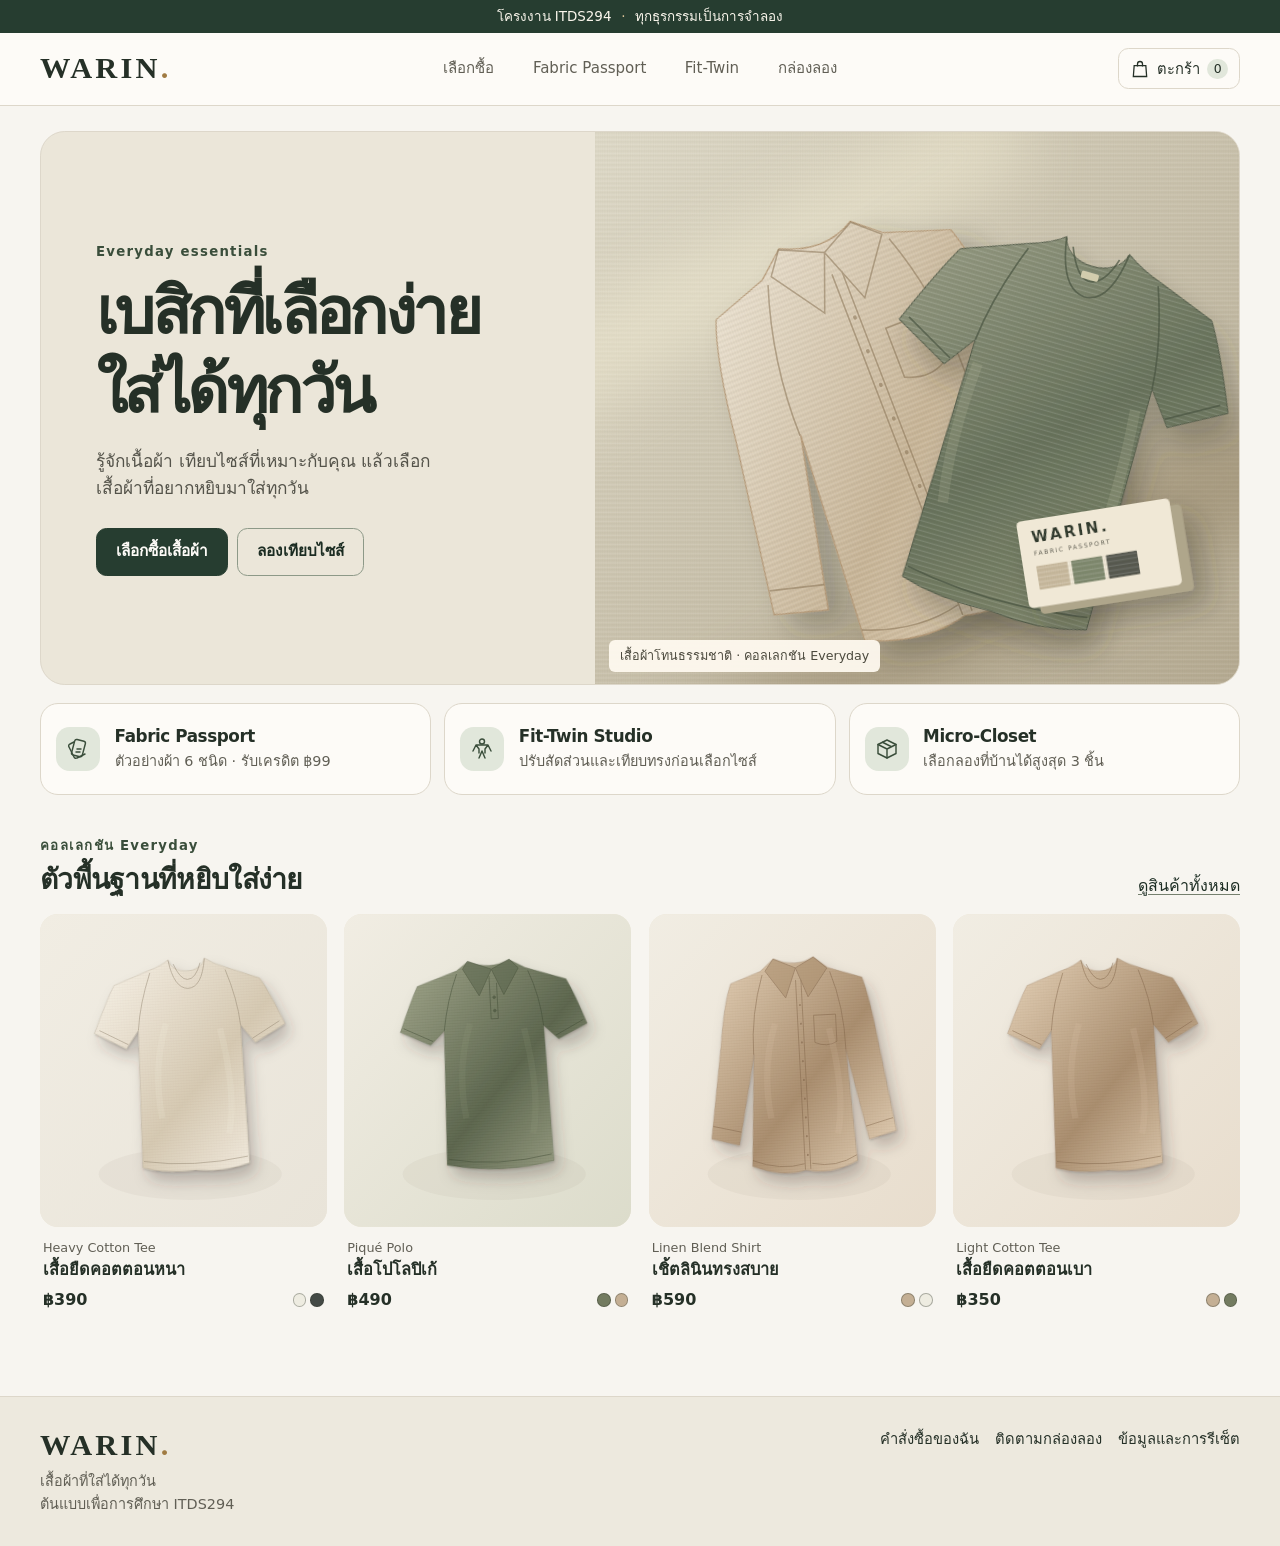
==== index.html @ 2db52de8 "ปั้น WARIN ให้ช้อป เทียบไซส์ แล้วลองได้ครบลูป" ====
<!doctype html>
<html lang="th">
<head>
  <meta charset="utf-8">
  <meta name="viewport" content="width=device-width, initial-scale=1">
  <meta name="description" content="WARIN ต้นแบบร้านเสื้อผ้าพื้นฐาน ลองเปรียบเทียบผ้า เทียบไซส์ และจัดกล่องลองที่บ้าน">
  <title>WARIN · เสื้อผ้าที่ใส่ได้ทุกวัน</title>
  <link rel="icon" href="./assets/mark.svg" type="image/svg+xml">
  <link rel="stylesheet" href="./styles.css">
  <script defer src="./js/catalog.js"></script>
  <script defer src="./js/rules.js"></script>
  <script defer src="./js/store.js"></script>
  <script defer src="./js/views/shared.js"></script>
  <script defer src="./js/views/shop.js"></script>
  <script defer src="./js/views/checkout.js"></script>
  <script defer src="./js/views/studio.js"></script>
  <script defer src="./js/views/trial.js"></script>
  <script defer src="./js/app.js"></script>
</head>
<body>
  <a class="skip-link" href="#main">ข้ามไปเนื้อหาหลัก</a>
  <div class="demo-strip">โครงงาน ITDS294 <span aria-hidden="true">·</span> ทุกธุรกรรมเป็นการจำลอง</div>
  <header class="site-header">
    <div class="wrap masthead">
      <a class="wordmark" href="#/" aria-label="WARIN หน้าหลัก">WARIN<span>.</span></a>
      <nav class="main-nav" aria-label="เมนูร้าน">
        <a data-section="shop" href="#/shop">เลือกซื้อ</a>
        <a data-section="passport" href="#/passport">Fabric Passport</a>
        <a data-section="studio" href="#/studio">Fit-Twin</a>
        <a data-section="trial" href="#/trial-box">กล่องลอง</a>
      </nav>
      <a class="bag-link" data-section="cart" href="#/cart">
        <svg viewBox="0 0 24 24" width="20" height="20" fill="none" stroke="currentColor" stroke-width="1.55" aria-hidden="true"><path d="M5 8h14l1 13H4L5 8Z"/><path d="M9 9V6a3 3 0 0 1 6 0v3"/></svg>
        <span>ตะกร้า</span><span id="cart-count" class="badge-count">0</span>
      </a>
    </div>
  </header>
  <div id="storage-warning" class="wrap" aria-live="polite"></div>
  <main id="main" tabindex="-1">
    <p class="wrap page">กำลังเปิดร้าน WARIN</p>
  </main>
  <noscript><p class="wrap callout">กรุณาเปิด JavaScript ในเบราว์เซอร์เพื่อใช้ต้นแบบ</p></noscript>
  <footer class="site-footer">
    <div class="wrap footer-inner">
      <div><a class="wordmark" href="#/">WARIN<span>.</span></a><p>เสื้อผ้าที่ใส่ได้ทุกวัน<br>ต้นแบบเพื่อการศึกษา ITDS294</p></div>
      <nav aria-label="ข้อมูลและรายการ">
        <a href="#/orders">คำสั่งซื้อของฉัน</a>
        <a href="#/trials">ติดตามกล่องลอง</a>
        <a href="#/privacy">ข้อมูลและการรีเซ็ต</a>
      </nav>
    </div>
  </footer>
  <div id="toast" class="toast" role="status" aria-live="polite"></div>
</body>
</html>
---- styles.css ----
@layer base, layout, components, responsive;

@layer base {
  :root {
    color-scheme: light;
    --paper: #f7f5f0;
    --milk: #fdfbf7;
    --white: #fff;
    --ink: #253027;
    --pine: #263d30;
    --pine-deep: #1b2c22;
    --sage: #e1e7db;
    --sage-ink: #3a4e3b;
    --stone: #615f55;
    --sand: #ede7d9;
    --line: #ddd7ca;
    --gold: #a07b42;
    --warn: #773f2a;
    --warn-bg: #f9e9db;
    --radius: 1.125rem;
    --shadow: 0 14px 42px #463c2420;
    font-family: Tahoma, system-ui, sans-serif;
    scroll-behavior: auto;
  }
  *, *::before, *::after { box-sizing: border-box; }
  body { margin: 0; background: var(--paper); color: var(--ink); font-size: 1rem; line-height: 1.6; }
  body, button, input, select { font-family: Tahoma, system-ui, sans-serif; }
  h1, h2, h3, p, figure { margin: 0; }
  h1, h2, h3 { line-height: 1.24; }
  h1 { font-size: clamp(2.1rem, 4.25vw, 3.5rem); letter-spacing: -.043em; }
  h2 { font-size: clamp(1.38rem, 2.2vw, 1.85rem); letter-spacing: -.025em; }
  h3 { font-size: 1.02rem; }
  a { color: inherit; text-decoration: none; }
  img, svg { display: block; }
  img { max-inline-size: 100%; }
  button, select { font: inherit; }
  button:not(:disabled), select { cursor: pointer; }
  button:disabled { cursor: default; opacity: .55; }
  button:focus-visible, input:focus-visible, a:focus-visible, select:focus-visible, summary:focus-visible {
    outline: 3px solid #866034;
    outline-offset: 3px;
  }
  :focus:where(h1, main)[tabindex="-1"] { outline: none; }
  [hidden] { display: none !important; }
  fieldset { min-width: 0; padding: 0; margin: 0; border: 0; }
  legend { padding: 0; font-weight: 700; }
  label:has(>select) { display: grid; gap: .35rem; font-weight: 700; }
  select {
    appearance: none;
    width: 100%;
    min-height: 2.95rem;
    padding: .58rem 2.2rem .58rem .82rem;
    border: 1px solid #c9cbbd;
    border-radius: .6rem;
    color: var(--ink);
    background: var(--milk)
      url("data:image/svg+xml,%3Csvg xmlns='http://www.w3.org/2000/svg' viewBox='0 0 20 20'%3E%3Cpath d='m5 8 5 5 5-5' fill='none' stroke='%23263023' stroke-width='1.5' stroke-linecap='round'/%3E%3C/svg%3E")
      no-repeat right .75rem center / 1rem;
  }
  input { accent-color: var(--pine); }
  ul, ol { padding-inline-start: 1.25rem; }
  table { inline-size: 100%; border-collapse: collapse; text-align: start; }
  th, td { text-align: start; padding: .52rem .75rem; border-bottom: 1px solid var(--line); }
  .sr-only { position: absolute; width: 1px; height: 1px; overflow: hidden; clip-path: inset(50%); white-space: nowrap; }
}

@layer layout {
  .wrap { width: min(1264px, calc(100% - 5rem)); margin-inline: auto; }
  .wrap.narrow { max-width: 760px; }
  .page { padding-block: 2.65rem 5rem; }
  .page-title { margin-bottom: 1.75rem; }
  .page-title > * + * { margin-top: .65rem; }
  .page-title > p:not(.eyebrow) { max-width: 62ch; color: var(--stone); }
  .stack { display: grid; align-content: start; gap: .8rem; }
  .split-layout { display: grid; grid-template-columns: minmax(0, 1.5fr) minmax(0, 1fr); gap: 1.35rem; align-items: start; }
  .split-layout > .stack { gap: 1.1rem; }
  .product-layout { display: grid; grid-template-columns: minmax(0, 1.12fr) minmax(0, 1fr); gap: clamp(1.6rem, 4vw, 4.2rem); align-items: start; }
  .studio-layout { display: grid; grid-template-columns: minmax(0, 1.37fr) minmax(0, 1fr); gap: 1.35rem; align-items: start; }
  .section-heading { display: flex; align-items: end; justify-content: space-between; gap: 1rem; margin-bottom: 1rem; }
  .section-heading .eyebrow { margin-bottom: .42rem; }
  .product-grid { display: grid; grid-template-columns: repeat(4, minmax(0, 1fr)); gap: 1.12rem; }
  .fabric-grid { display: grid; grid-template-columns: repeat(3, minmax(0, 1fr)); gap: 1rem; }
}

@layer components {
  .skip-link { position: absolute; z-index: 5; left: 1rem; top: -6rem; color: white; padding: .6rem 1rem; border-radius: .55rem; background: var(--pine); }
  .skip-link:focus { top: .45rem; }
  .demo-strip { padding: .35rem 1rem; text-align: center; background: var(--pine); color: #fbf7ed; font-size: .84rem; }
  .demo-strip span { margin-inline: .35rem; color: #d8c297; }
  .site-header { border-bottom: 1px solid var(--line); background: var(--milk); }
  .masthead { display: grid; grid-template-columns: 1fr auto 1fr; align-items: center; gap: .9rem; min-height: 4.5rem; }
  .wordmark { display: inline-block; justify-self: start; font-family: Georgia, serif; font-weight: 700; font-size: 1.9rem; letter-spacing: .105em; line-height: 1.2; }
  .wordmark span { color: var(--gold); }
  .main-nav { display: flex; justify-content: center; gap: clamp(.85rem, 3vw, 2.5rem); }
  .main-nav a { display: grid; align-items: center; color: var(--stone); min-height: 2.6rem; border-bottom: 2px solid transparent; font-size: .94rem; white-space: nowrap; }
  .main-nav a:hover, .main-nav a[aria-current] { color: var(--pine-deep); border-color: var(--pine); }
  .bag-link { justify-self: end; display: inline-flex; gap: .45rem; align-items: center; border: 1px solid var(--line); padding: .5rem .68rem; border-radius: .65rem; font-size: .92rem; }
  .bag-link:hover, .bag-link[aria-current] { background: var(--sage); }
  .badge-count { background: var(--sage); border-radius: 999px; padding: 0 .35rem; min-width: 1.3rem; text-align: center; font-size: .78rem; }

  .eyebrow { color: var(--sage-ink); font-weight: 700; font-size: .83rem; letter-spacing: .095em; }
  .caption { color: var(--stone); font-size: .8rem; }
  .form-note { margin-block: .45rem; color: var(--stone); font-size: .9rem; }
  .muted { color: var(--stone); font-size: .9rem; font-weight: 400; }

  .button-row { display: flex; align-items: center; flex-wrap: wrap; gap: .6rem; }
  .button-row.compact { margin-top: .75rem; }
  .button {
    display: inline-flex; min-block-size: 3rem; padding: .65rem 1.18rem; align-items: center; justify-content: center;
    text-align: center; gap: .42rem; background: var(--pine); color: var(--milk); border: 1px solid var(--pine);
    border-radius: .65rem; font-size: .96rem; font-weight: 700; line-height: 1.4;
  }
  .button:hover:not(:disabled) { background: var(--pine-deep); border-color: var(--pine-deep); }
  .button.secondary { background: transparent; border-color: #8d9988; color: var(--pine-deep); }
  .button.secondary:hover:not(:disabled) { background: var(--sage); border-color: #6b7c68; }
  .button.danger { background: var(--warn); border-color: var(--warn); }
  .button.full { display: flex; width: 100%; }
  .text-link, .text-button, .breadcrumb a, .form-note a, .callout a, .fabric-link a {
    color: var(--pine-deep); text-decoration: underline; text-decoration-color: #75806e; text-underline-offset: .17em;
  }
  .text-link:hover, .text-button:hover, .breadcrumb a:hover { text-decoration-thickness: 2px; }
  .text-button { border: 0; background: none; padding: .25rem .28rem; min-height: 2rem; }
  .breadcrumb { margin-bottom: 1rem; font-size: .9rem; }

  .home { padding-block: 1.6rem 5rem; }
  .hero {
    display: grid; grid-template-columns: minmax(0, .86fr) minmax(0, 1fr);
    border-radius: 1.55rem; min-height: 25rem; overflow: hidden; background: #ebe6d9; border: 1px solid var(--line);
  }
  .hero-copy { align-self: center; padding: clamp(1.5rem, 4.3vw, 4.75rem); padding-right: 1.5rem; }
  .hero-copy h1 { font-size: clamp(2.65rem, 5vw, 4.65rem); letter-spacing: -.056em; margin-block: .7rem 1rem; }
  .hero-copy > p:not(.eyebrow) { color: #54534a; max-width: 31ch; font-size: clamp(1rem, 1.35vw, 1.13rem); }
  .hero-copy .button-row { margin-top: 1.55rem; }
  .hero-art { position: relative; min-height: 100%; background: #c5bba2; }
  .hero-art img { width: 100%; height: 100%; object-fit: cover; }
  .hero-art figcaption { position: absolute; left: .9rem; bottom: .8rem; padding: .35rem .68rem; border-radius: .38rem; background: #fffaf1ee; color: #4b493d; font-size: .79rem; }
  .service-grid { display: grid; grid-template-columns: repeat(3, minmax(0, 1fr)); gap: .8rem; margin-top: 1.12rem; }
  .service { display: flex; gap: .9rem; align-items: center; min-height: 5.75rem; padding: .82rem .95rem; background: var(--milk); border: 1px solid var(--line); border-radius: var(--radius); }
  .service:hover { background: #eef0e7; border-color: #aab3a1; }
  .service h2 { font-size: 1.05rem; margin-bottom: .2rem; }
  .service p { color: var(--stone); font-size: .9rem; }
  .tile-icon { display: inline-grid; place-items: center; flex: 0 0 auto; width: 2.75rem; height: 2.75rem; background: var(--sage); color: var(--sage-ink); border-radius: .85rem; }
  .featured { margin-top: 2.5rem; }
  .card-image, .gallery { display: block; border-radius: var(--radius); overflow: hidden; background: var(--sand); }
  .card-image img { width: 100%; height: auto; aspect-ratio: 6 / 6.55; object-fit: cover; transition: transform .25s ease; }
  .card-image:hover img { transform: scale(1.04); }
  .product-meta { padding: .68rem .18rem .2rem; }
  .product-meta h3 { margin-block: .1rem .45rem; }
  .product-meta h3 a:hover { text-decoration: underline; }
  .product-bottom { display: flex; justify-content: space-between; gap: .25rem; align-items: center; }
  .swatches { display: inline-flex; gap: .25rem; }
  .swatch, .color-chip i { width: .85rem; height: .85rem; display: inline-block; border-radius: 50%; background: var(--swatch); border: 1px solid #34392d5c; }
  .filters { display: flex; gap: .7rem; flex-wrap: wrap; align-items: end; margin: .4rem 0 1.35rem; padding: .8rem 1rem; background: var(--milk); border: 1px solid var(--line); border-radius: var(--radius); }
  .filters label { min-width: 11.5rem; font-size: .88rem; }
  .filters a, .filter-count { align-self: center; }
  .filter-count { margin-left: auto; color: var(--stone); }

  .gallery img { width: 100%; height: auto; }
  .product-details h1 { margin: .35rem 0; font-size: clamp(1.9rem, 4.1vw, 3.45rem); }
  .large-price { font-size: 1.55rem; font-weight: 700; }
  .product-description { margin-block: .55rem .4rem; color: var(--stone); }
  .fabric-link { font-size: .91rem; }
  .product-options { display: grid; gap: 1rem; margin-top: 1.25rem; }
  .product-options legend span, .product-options legend a { margin-left: .45rem; font-size: .85rem; font-weight: 400; color: var(--stone); }
  .choices { display: flex; flex-wrap: wrap; gap: .45rem; margin-top: .4rem; }
  .chip { position: relative; display: inline-flex; cursor: pointer; }
  .chip input { position: absolute; inset: 0; z-index: 1; opacity: 0; margin: 0; cursor: inherit; }
  .chip span {
    display: inline-flex; align-items: center; justify-content: center; gap: .38rem;
    min-width: 2.65rem; min-height: 2.65rem; padding: .42rem .7rem;
    border: 1px solid #c8cbbd; border-radius: .48rem; background: var(--milk);
  }
  .chip:hover span { border-color: var(--pine); }
  .chip input:checked + span { border-color: var(--pine); background: var(--sage); box-shadow: inset 0 0 0 1px var(--pine); }
  .chip input:focus-visible + span { outline: 3px solid #866034; outline-offset: 2px; }
  .fit-link, .inline-purchase { display: flex; align-items: center; gap: .8rem; padding: .66rem .78rem; border-radius: .72rem; background: #eef0e7; }
  .fit-link:hover { background: var(--sage); }
  .fit-link strong, .fit-link span span, .inline-purchase span { display: block; }
  .fit-link > .tile-icon, .inline-purchase > .tile-icon { display: grid; }
  .fit-link span span, .inline-purchase p { color: var(--stone); font-size: .87rem; }
  .size-details { margin-top: 1rem; border-block: 1px solid var(--line); overflow-x: auto; }
  .size-details summary { padding: .8rem 0; cursor: pointer; font-weight: 700; }
  .size-details td { white-space: nowrap; }

  .passport-hero { display: grid; grid-template-columns: minmax(0, 1fr) minmax(0, 1fr); gap: clamp(1.15rem, 4vw, 3rem); align-items: center; border-radius: 1.5rem; background: var(--sand); padding: clamp(1.15rem, 3vw, 2.65rem); }
  .passport-hero .page-title { margin-bottom: .9rem; }
  .passport-terms { max-width: 38ch; margin-bottom: .85rem; }
  .fabric-mosaic { display: grid; grid-template-columns: repeat(2, minmax(0, 1fr)); gap: .35rem; padding: .45rem; background: #f6f1e7; border-radius: .9rem; border: 1px solid #d6cbb5; box-shadow: 0 9px 18px #51473522; }
  .fabric-mosaic img { width: 100%; height: auto; aspect-ratio: 2.6; object-fit: cover; border-radius: .32rem; }
  .fabric-card { border: 1px solid var(--line); background: var(--milk); border-radius: var(--radius); overflow: hidden; }
  .fabric-card img { width: 100%; height: auto; aspect-ratio: 1.85; object-fit: cover; }
  .fabric-card > div { padding: .85rem; }
  .fabric-card h3 { margin: .22rem 0; }
  .fabric-card h3 + p { color: var(--stone); font-size: .92rem; }

  .panel { padding: clamp(1rem, 2.3vw, 1.6rem); background: var(--milk); border: 1px solid var(--line); border-radius: var(--radius); }
  .panel > * + * { margin-top: .8rem; }
  fieldset.panel { padding-top: .3rem; }
  fieldset.panel > :nth-child(2) { margin-top: .25rem; }
  fieldset.panel legend { padding: 0 .2rem; font-size: 1.12rem; }
  .panel + .panel:where(.narrow > *) { margin-top: 1rem; }
  .empty-state { text-align: center; padding: clamp(1.5rem, 6vw, 3.4rem) 1rem; background: var(--milk); border: 1px dashed #c0c3b0; border-radius: var(--radius); }
  .empty-state > * + * { margin-top: .65rem; }
  .empty-state p { color: var(--stone); }
  .empty-slot { border: 1px dashed #c5c9b8; border-radius: .65rem; color: var(--stone); padding: .75rem .9rem; margin-block: .55rem; }
  .callout, .mini-notice { padding: .64rem .82rem; border-radius: .6rem; background: var(--sage); color: var(--pine-deep); font-size: .92rem; }
  .mini-notice { margin-bottom: 1rem; }
  #storage-warning:empty { display: none; }
  #storage-warning .callout { margin-top: .7rem; }
  .callout.warning { background: var(--warn-bg); color: var(--warn); }
  .totals-panel { position: sticky; top: .8rem; }
  .totals-panel > .text-link { display: block; text-align: center; font-size: .93rem; }
  .price-rows { margin: 0; }
  .price-rows div { display: flex; gap: 1rem; justify-content: space-between; padding-block: .38rem; }
  .price-rows dd { margin: 0; white-space: nowrap; font-variant-numeric: tabular-nums; font-weight: 700; }
  .price-rows .total { padding-top: .7rem; margin-top: .35rem; border-top: 1px solid var(--line); font-size: 1.06rem; font-weight: 700; }
  .order-lines, .record-list, .timeline { list-style: none; padding: 0; margin-bottom: 1rem; }
  .order-line { display: grid; grid-template-columns: 4.25rem minmax(0, 1fr) auto; gap: .7rem; align-items: start; padding-block: .7rem; border-bottom: 1px solid var(--line); }
  .order-line:last-child { border-bottom: 0; }
  .order-line img { width: 100%; height: auto; border-radius: .45rem; background: var(--sand); }
  .line-info { min-width: 0; }
  .line-info > span:not(.status-pill) { display: block; color: var(--stone); font-size: .87rem; }
  .line-price { font-variant-numeric: tabular-nums; }
  .quantity-row { display: flex; align-items: center; flex-wrap: wrap; gap: .45rem; margin-top: .35rem; }
  .step { display: inline-grid; place-content: center; width: 2.1rem; height: 2.1rem; border-radius: .43rem; border: 1px solid #b8bfaa; background: var(--milk); color: var(--ink); }
  .step:hover:not(:disabled) { background: var(--sage); }
  .choice-row { display: flex; align-items: flex-start; gap: .6rem; padding: .66rem .75rem; border: 1px solid var(--line); border-radius: .65rem; cursor: pointer; }
  .choice-row input { margin: .36rem 0 0; width: 1rem; height: 1rem; flex: 0 0 auto; }
  .choice-row span span { display: block; font-size: .87rem; color: var(--stone); }
  .choice-row:has(input:checked) { border-color: var(--pine); background: var(--sage); }
  .address { color: var(--stone); }
  .confirmation .page-title { margin-block: .65rem .85rem; }
  .confirmation .page-title h1 { font-size: clamp(1.8rem, 3.65vw, 2.7rem); }
  .record-list li + li { margin-top: .58rem; }
  .record { display: flex; align-items: center; justify-content: space-between; gap: .65rem; border: 1px solid var(--line); border-radius: .77rem; padding: .8rem 1rem; background: var(--milk); }
  .record:hover { border-color: var(--pine); }
  .record > span > span { display: block; color: var(--stone); font-size: .9rem; }

  .studio-stage { position: sticky; top: .8rem; max-width: 100%; border: 1px solid #cdd6c7; border-radius: var(--radius); background: #ecf0e7; overflow: hidden; padding: 1rem; }
  .stage-top { display: flex; gap: .68rem; align-items: center; font-size: .9rem; font-weight: 700; color: var(--sage-ink); }
  .mannequin { max-width: 31rem; max-height: 30rem; width: 100%; height: auto; margin-inline: auto; }
  .studio-panel > fieldset { margin-top: .85rem; }
  .measurement-header { display: flex; gap: .5rem; align-items: center; justify-content: space-between; border-top: 1px solid var(--line); padding-top: 1rem; }
  .measurement { display: grid; grid-template-columns: 1fr auto; align-items: center; gap: .2rem .4rem; }
  .measurement output { color: var(--stone); font-variant-numeric: tabular-nums; }
  .measurement input { grid-column: 1/-1; width: 100%; min-height: 1.75rem; margin: 0; }
  .fit-result { padding: .9rem; background: var(--milk); border-radius: .7rem; border-left: .23rem solid #536846; }
  .fit-result.tight { border-color: #ad7858; }
  .fit-result.oversized { border-color: #5f7984; }
  .fit-result h2 { font-size: 1.12rem; margin-block: .32rem .15rem; }
  .fit-result small { display: block; margin-top: .32rem; font-size: .85rem; color: var(--stone); }
  .status-pill { display: inline-flex; align-items: center; width: fit-content; background: var(--sage); color: var(--pine-deep); border-radius: 999px; padding: .23rem .65rem; font-size: .84rem; font-weight: 700; }
  .fit-result.tight .status-pill { color: var(--warn); background: var(--warn-bg); }
  .fit-result.oversized .status-pill { color: #314d58; background: #dfe9eb; }

  .timeline { display: grid; grid-template-columns: repeat(4, minmax(0, 1fr)); gap: .4rem; margin-top: 0; }
  .timeline li { text-align: center; padding: .4rem .1rem; border-bottom: 3px solid var(--line); color: var(--stone); font-size: .89rem; }
  .timeline li.reached { border-color: #879b80; color: var(--pine-deep); }
  .timeline li[aria-current] { border-color: var(--pine); font-weight: 700; }
  .clock { color: var(--pine-deep); font-weight: 700; font-variant-numeric: tabular-nums; }
  .choice-field { margin-top: .35rem; }
  .choice-field .chip span { min-height: 2.1rem; padding: .25rem .52rem; font-size: .86rem; }
  .order-line .status-pill { margin-top: .25rem; }
  .return-ticket { display: flex; flex-wrap: wrap; align-items: center; justify-content: space-between; gap: .45rem; border: 1px dashed #a3af9b; border-radius: .7rem; padding: .6rem .75rem; background: #eef0e7; }
  .return-ticket strong { letter-spacing: .06em; }
  .issue-form { border-top: 1px solid var(--line); padding-top: .9rem; display: grid; gap: .65rem; }
  .issue-form .button { justify-self: start; }
  .reset-controls { padding: .8rem; border: 1px solid var(--line); border-radius: .65rem; }
  .reset-controls .button-row { margin-top: .55rem; }

  .site-footer { border-top: 1px solid var(--line); background: #ede9de; }
  .footer-inner { display: flex; justify-content: space-between; align-items: flex-start; gap: 1.25rem; padding-block: 1.85rem; }
  .footer-inner p { color: var(--stone); font-size: .9rem; margin-top: .42rem; }
  .footer-inner nav { display: flex; flex-wrap: wrap; gap: 1rem; font-size: .92rem; }
  .footer-inner nav a:hover { text-decoration: underline; }
  .toast {
    position: fixed; z-index: 10; bottom: 1rem; left: 50%; transform: translateX(-50%);
    opacity: 0; pointer-events: none; max-width: calc(100% - 2rem); width: max-content;
    background: var(--pine-deep); color: white; padding: .65rem .95rem; border-radius: .7rem; box-shadow: var(--shadow);
  }
  .toast.visible { opacity: 1; }
  .toast.toast-error { background: var(--warn); }
  .test-results { line-height: 1.8; overflow-wrap: anywhere; }
  .test-pass { color: #334e38; }
  .test-fail { color: #8a3525; }
}

@layer responsive {
  @media (max-width: 1010px) {
    .wrap { width: calc(100% - 3rem); }
    .hero-copy { padding: 2rem 1.4rem 2rem 2rem; }
    .service-grid { gap: .55rem; }
    .service { padding: .65rem; gap: .55rem; }
    .main-nav { gap: 1rem; }
  }
  @media (max-width: 760px) {
    .wrap { width: calc(100% - 2rem); }
    .page { padding-block: 1.65rem 3.25rem; }
    .masthead { grid-template-columns: 1fr auto; gap: 0; padding-top: .6rem; }
    .main-nav { grid-row: 2; grid-column: span 2; justify-content: flex-start; overflow-x: auto; gap: 1.1rem; }
    .main-nav a { min-height: 2.45rem; font-size: .88rem; }
    .bag-link { grid-row: 1; grid-column: 2; min-height: 2.6rem; }
    .home { padding-block: .85rem 3rem; }
    .hero { grid-template-columns: 1fr; border-radius: 1.05rem; }
    .hero-copy { padding: 1.4rem 1.2rem 1.5rem; }
    .hero-copy h1 { font-size: clamp(2.4rem, 8vw, 3.9rem); }
    .hero-copy .button-row { margin-top: 1.1rem; }
    .hero-art img { aspect-ratio: 1.75; object-position: center 51%; }
    .hero-art figcaption { font-size: .72rem; bottom: .48rem; left: .53rem; }
    .service-grid { grid-template-columns: 1fr; margin-top: .7rem; }
    .service { min-height: 4.3rem; }
    .product-grid { grid-template-columns: repeat(2, minmax(0, 1fr)); gap: .72rem; }
    .fabric-grid { grid-template-columns: repeat(2, minmax(0, 1fr)); }
    .product-layout, .studio-layout, .split-layout, .passport-hero { grid-template-columns: 1fr; gap: 1rem; }
    .totals-panel { position: static; }
    .product-layout .gallery { max-width: 36rem; width: 100%; margin-inline: auto; }
    .gallery img { height: auto; aspect-ratio: 1.22; object-fit: cover; }
    .studio-layout { display: block; }
    .studio-stage {
      top: .35rem; z-index: 2; display: grid; grid-template-columns: minmax(0, .75fr) minmax(0, 1fr);
      align-items: center; gap: .5rem; padding: .65rem; margin-bottom: 1rem;
    }
    .stage-top { grid-column: 1/-1; }
    .stage-top .tile-icon { width: 2rem; height: 2rem; border-radius: .55rem; }
    .stage-top svg { width: 1.25rem; height: 1.25rem; }
    .mannequin { max-height: min(11rem, 21dvh); }
    .fit-result { padding: .55rem; font-size: .84rem; }
    .fit-result h2 { font-size: .96rem; }
    .fit-result small { font-size: .76rem; }
    .studio-panel :is(input, select, button) { scroll-margin-top: 15rem; }
    .footer-inner { flex-direction: column; gap: .75rem; }
  }
  @media (max-width: 440px) {
    .wrap { width: calc(100% - 1.4rem); }
    .wordmark { font-size: 1.65rem; }
    .main-nav { justify-content: space-between; gap: .55rem; }
    .main-nav a { font-size: .825rem; }
    .hero-copy .button { padding-inline: .65rem; }
    .filters { display: grid; grid-template-columns: 1fr 1fr; }
    .filters label { min-width: 0; }
    .filters .filter-count { margin-left: 0; }
    .fabric-grid { grid-template-columns: 1fr; }
    .section-heading { align-items: start; }
    .section-heading .text-link { white-space: nowrap; font-size: .88rem; }
    .order-line { grid-template-columns: 3.45rem minmax(0, 1fr) auto; gap: .46rem; }
    .order-line .line-price { font-size: .92rem; }
  }
  @media (prefers-reduced-motion: reduce) {
    *, *::before, *::after { transition-duration: 0s !important; }
  }
  @media (max-width: 760px) and (max-height: 460px) {
    .studio-stage { position: static; }
  }
}
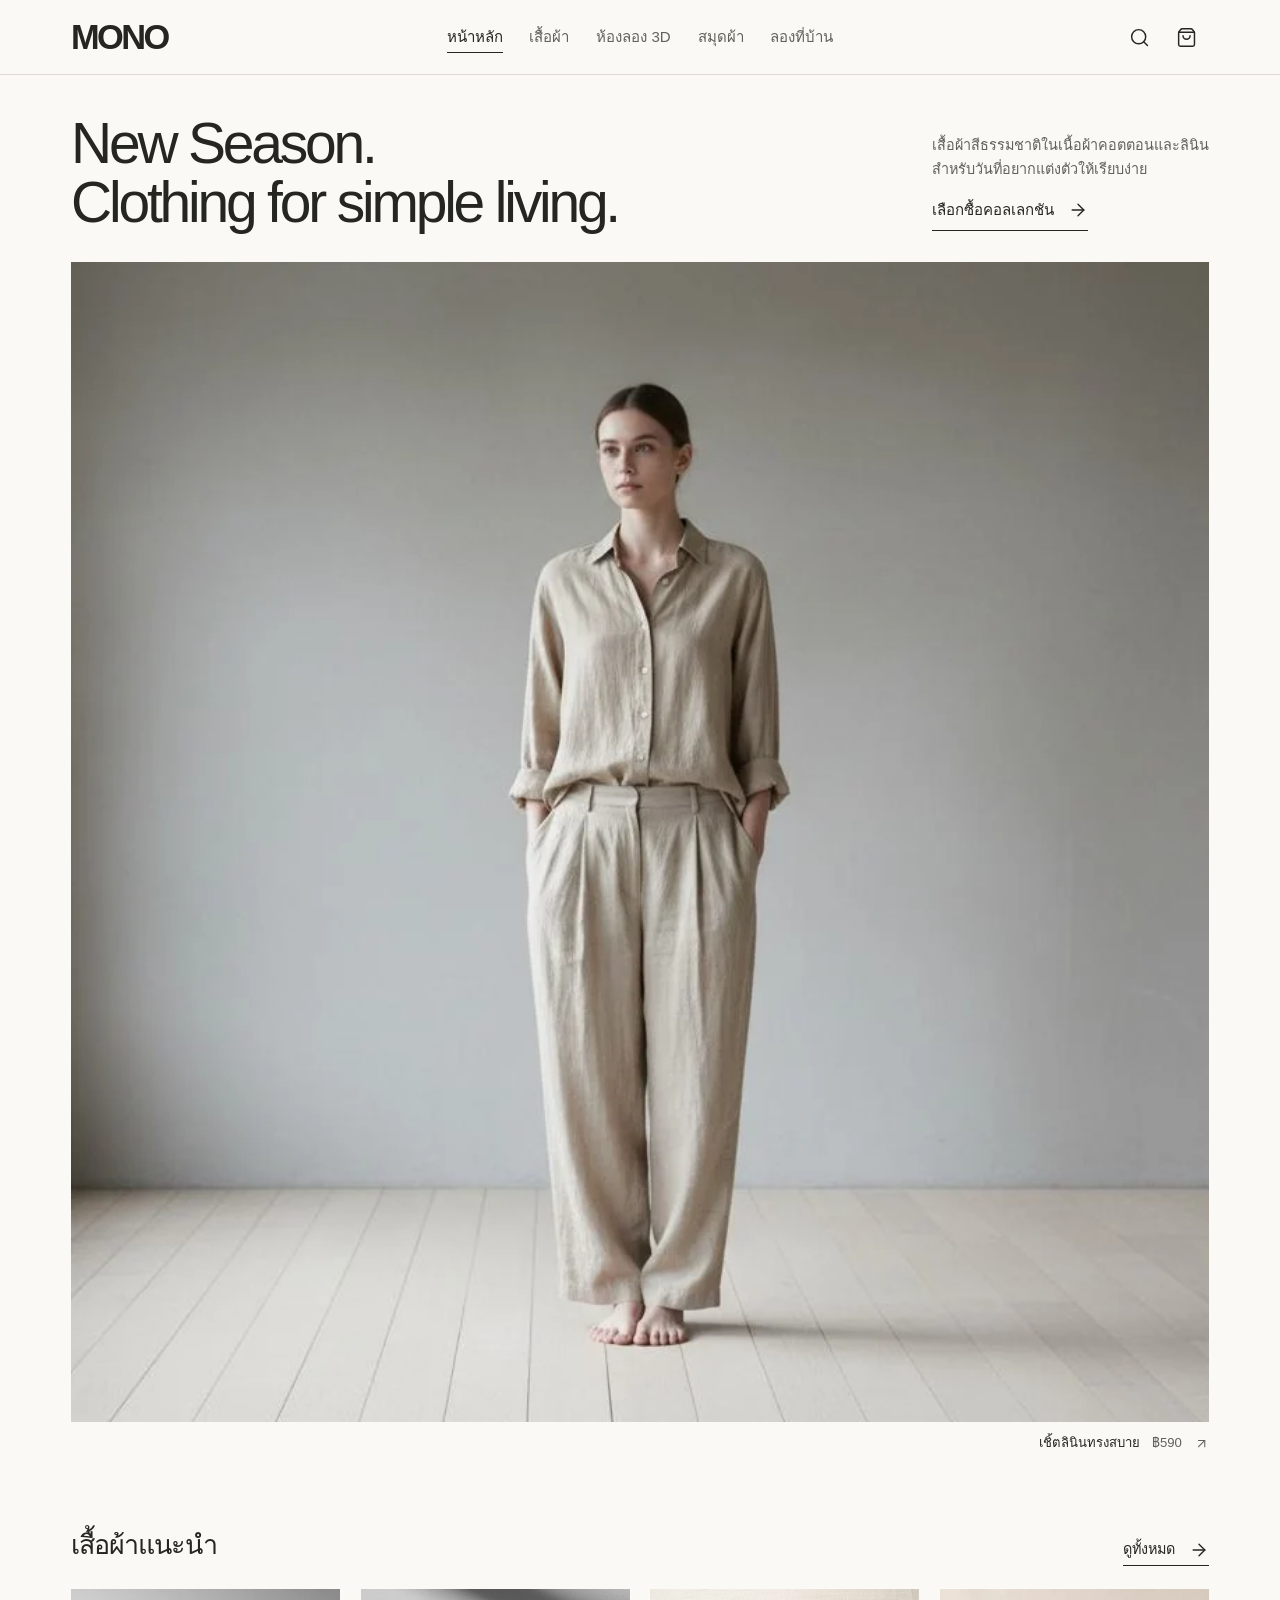
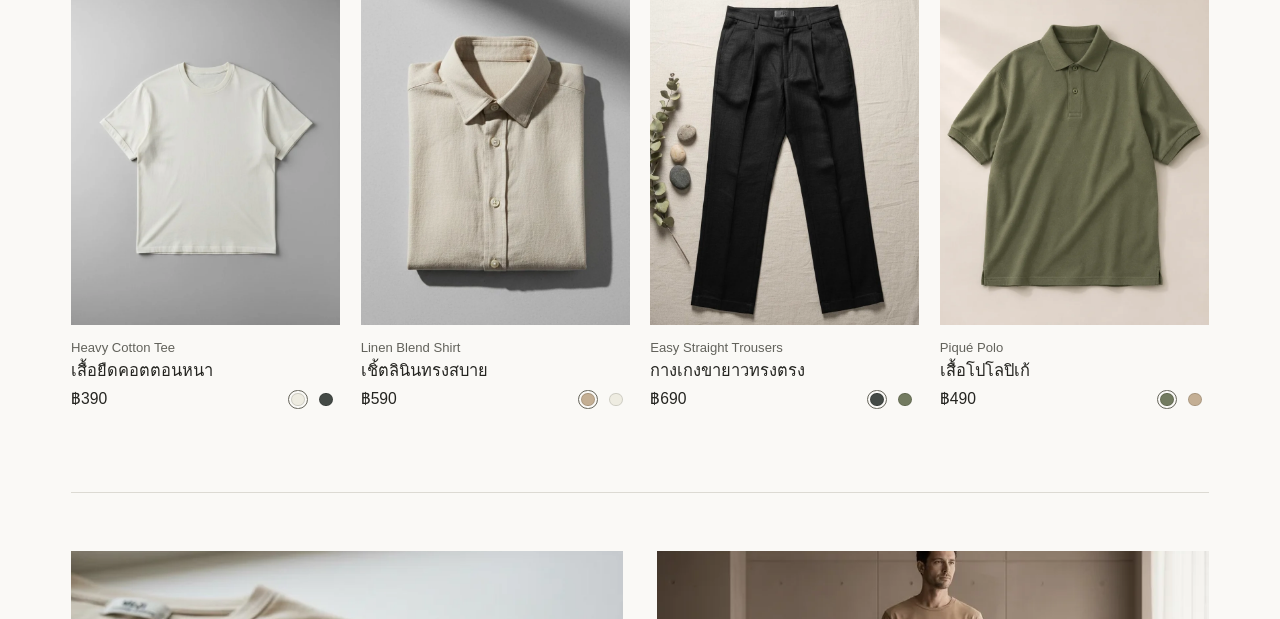
==== commit 6f206318: "ปรับหน้าร้านเป็น MONO พร้อมภาพสินค้าและห้องลอง 3D" ====
--- a/index.html
+++ b/index.html
@@ -3,50 +3,59 @@
 <head>
   <meta charset="utf-8">
   <meta name="viewport" content="width=device-width, initial-scale=1">
-  <meta name="description" content="WARIN ต้นแบบร้านเสื้อผ้าพื้นฐาน ลองเปรียบเทียบผ้า เทียบไซส์ และจัดกล่องลองที่บ้าน">
-  <title>WARIN · เสื้อผ้าที่ใส่ได้ทุกวัน</title>
+  <meta name="theme-color" content="#faf9f6">
+  <meta name="description" content="MONO เสื้อผ้าสำหรับชีวิตที่เรียบง่าย เลือกเสื้อผ้าโทนธรรมชาติ รู้จักเนื้อผ้า และลองเทียบไซซ์ในห้องลองสามมิติ">
+  <title>MONO · Clothing for simple living</title>
   <link rel="icon" href="./assets/mark.svg" type="image/svg+xml">
   <link rel="stylesheet" href="./styles.css">
+  <link rel="stylesheet" href="./studio.css">
   <script defer src="./js/catalog.js"></script>
   <script defer src="./js/rules.js"></script>
   <script defer src="./js/store.js"></script>
   <script defer src="./js/views/shared.js"></script>
   <script defer src="./js/views/shop.js"></script>
   <script defer src="./js/views/checkout.js"></script>
+  <script defer src="./js/fit-model.js"></script>
   <script defer src="./js/views/studio.js"></script>
   <script defer src="./js/views/trial.js"></script>
   <script defer src="./js/app.js"></script>
 </head>
 <body>
   <a class="skip-link" href="#main">ข้ามไปเนื้อหาหลัก</a>
-  <div class="demo-strip">โครงงาน ITDS294 <span aria-hidden="true">·</span> ทุกธุรกรรมเป็นการจำลอง</div>
   <header class="site-header">
     <div class="wrap masthead">
-      <a class="wordmark" href="#/" aria-label="WARIN หน้าหลัก">WARIN<span>.</span></a>
-      <nav class="main-nav" aria-label="เมนูร้าน">
-        <a data-section="shop" href="#/shop">เลือกซื้อ</a>
-        <a data-section="passport" href="#/passport">Fabric Passport</a>
-        <a data-section="studio" href="#/studio">Fit-Twin</a>
-        <a data-section="trial" href="#/trial-box">กล่องลอง</a>
+      <a class="wordmark" href="#/" aria-label="MONO หน้าหลัก">MONO</a>
+      <nav class="main-nav" id="shop-nav" aria-label="เมนูร้าน">
+        <a data-section="home" href="#/">หน้าหลัก</a>
+        <a data-section="shop" href="#/shop">เสื้อผ้า</a>
+        <a data-section="studio" href="#/studio">ห้องลอง 3D</a>
+        <a data-section="passport" href="#/passport">สมุดผ้า</a>
+        <a data-section="trial" href="#/trial-box">ลองที่บ้าน</a>
       </nav>
-      <a class="bag-link" data-section="cart" href="#/cart">
-        <svg viewBox="0 0 24 24" width="20" height="20" fill="none" stroke="currentColor" stroke-width="1.55" aria-hidden="true"><path d="M5 8h14l1 13H4L5 8Z"/><path d="M9 9V6a3 3 0 0 1 6 0v3"/></svg>
-        <span>ตะกร้า</span><span id="cart-count" class="badge-count">0</span>
-      </a>
+      <div class="header-tools">
+        <a class="icon-button" href="#/shop?search=1" aria-label="ค้นหาสินค้า" title="ค้นหาสินค้า"><span data-icon="search"></span></a>
+        <a class="icon-button bag-link" data-section="cart" href="#/cart" aria-label="ตะกร้าสินค้า" title="ตะกร้าสินค้า">
+          <span data-icon="shopping-bag"></span><span id="cart-count" class="bag-count" hidden>0</span>
+        </a>
+        <button class="icon-button menu-toggle" type="button" aria-expanded="false" aria-controls="shop-nav" aria-label="เปิดเมนู">
+          <span data-icon="menu"></span><span data-icon="x" hidden></span>
+        </button>
+      </div>
     </div>
   </header>
   <div id="storage-warning" class="wrap" aria-live="polite"></div>
-  <main id="main" tabindex="-1">
-    <p class="wrap page">กำลังเปิดร้าน WARIN</p>
-  </main>
-  <noscript><p class="wrap callout">กรุณาเปิด JavaScript ในเบราว์เซอร์เพื่อใช้ต้นแบบ</p></noscript>
+  <main id="main" tabindex="-1"><p class="wrap page">กำลังเปิดร้าน MONO</p></main>
+  <noscript><p class="wrap callout">กรุณาเปิด JavaScript เพื่อเลือกสินค้า</p></noscript>
   <footer class="site-footer">
     <div class="wrap footer-inner">
-      <div><a class="wordmark" href="#/">WARIN<span>.</span></a><p>เสื้อผ้าที่ใส่ได้ทุกวัน<br>ต้นแบบเพื่อการศึกษา ITDS294</p></div>
-      <nav aria-label="ข้อมูลและรายการ">
-        <a href="#/orders">คำสั่งซื้อของฉัน</a>
-        <a href="#/trials">ติดตามกล่องลอง</a>
-        <a href="#/privacy">ข้อมูลและการรีเซ็ต</a>
+      <div class="footer-brand"><a class="wordmark" href="#/">MONO</a><p lang="en">Clothing for simple living.</p></div>
+      <nav aria-label="บริการของร้าน">
+        <h2>บริการของ MONO</h2>
+        <a href="#/studio">ห้องลอง 3D</a><a href="#/passport">สมุดตัวอย่างผ้า</a><a href="#/trial-box">จัดกล่องลองที่บ้าน</a>
+      </nav>
+      <nav aria-label="รายการของคุณ">
+        <h2>รายการของคุณ</h2>
+        <a href="#/orders">คำสั่งซื้อของฉัน</a><a href="#/trials">ติดตามกล่องลอง</a><a href="#/privacy">ข้อมูลบนอุปกรณ์</a>
       </nav>
     </div>
   </footer>
--- a/styles.css
+++ b/styles.css
@@ -3,194 +3,209 @@
 @layer base {
   :root {
     color-scheme: light;
-    --paper: #f7f5f0;
-    --milk: #fdfbf7;
-    --white: #fff;
-    --ink: #253027;
-    --pine: #263d30;
-    --pine-deep: #1b2c22;
-    --sage: #e1e7db;
-    --sage-ink: #3a4e3b;
-    --stone: #615f55;
-    --sand: #ede7d9;
-    --line: #ddd7ca;
-    --gold: #a07b42;
-    --warn: #773f2a;
-    --warn-bg: #f9e9db;
-    --radius: 1.125rem;
-    --shadow: 0 14px 42px #463c2420;
-    font-family: Tahoma, system-ui, sans-serif;
-    scroll-behavior: auto;
+    --paper: #faf9f6;
+    --milk: #fff;
+    --ink: #252521;
+    --stone: #62625b;
+    --line: #dcdad3;
+    --sand: #e9e6df;
+    --sage: #efeee8;
+    --pine: #292a26;
+    --pine-deep: #171815;
+    --warn: #813e2d;
+    --warn-bg: #f4e8e0;
+    --radius: 2px;
+    --gutter: clamp(1.25rem, 5.55vw, 5.5rem);
+    --shadow: 0 4px 14px #27272216;
+    font-family: Arial, "Leelawadee UI", Tahoma, sans-serif;
   }
   *, *::before, *::after { box-sizing: border-box; }
-  body { margin: 0; background: var(--paper); color: var(--ink); font-size: 1rem; line-height: 1.6; }
-  body, button, input, select { font-family: Tahoma, system-ui, sans-serif; }
+  body { margin: 0; background: var(--paper); color: var(--ink); font-size: 1rem; line-height: 1.58; }
   h1, h2, h3, p, figure { margin: 0; }
-  h1, h2, h3 { line-height: 1.24; }
-  h1 { font-size: clamp(2.1rem, 4.25vw, 3.5rem); letter-spacing: -.043em; }
-  h2 { font-size: clamp(1.38rem, 2.2vw, 1.85rem); letter-spacing: -.025em; }
-  h3 { font-size: 1.02rem; }
+  h1, h2, h3 { line-height: 1.25; font-weight: 550; }
+  h1 { font-size: clamp(2.1rem, 3.65vw, 3.4rem); letter-spacing: -.045em; }
+  h2 { font-size: clamp(1.4rem, 2.1vw, 2rem); letter-spacing: -.035em; }
+  h3 { font-size: 1.03rem; }
   a { color: inherit; text-decoration: none; }
   img, svg { display: block; }
   img { max-inline-size: 100%; }
-  button, select { font: inherit; }
-  button:not(:disabled), select { cursor: pointer; }
-  button:disabled { cursor: default; opacity: .55; }
-  button:focus-visible, input:focus-visible, a:focus-visible, select:focus-visible, summary:focus-visible {
-    outline: 3px solid #866034;
-    outline-offset: 3px;
-  }
+  button, select, input { font: inherit; color: inherit; }
+  button:not(:disabled), select, summary { cursor: pointer; }
+  button:disabled { cursor: default; opacity: .45; }
+  :is(button, input, a, select, summary, [tabindex]):focus-visible { outline: 2px solid #5f6247; outline-offset: 4px; }
   :focus:where(h1, main)[tabindex="-1"] { outline: none; }
   [hidden] { display: none !important; }
   fieldset { min-width: 0; padding: 0; margin: 0; border: 0; }
-  legend { padding: 0; font-weight: 700; }
-  label:has(>select) { display: grid; gap: .35rem; font-weight: 700; }
+  legend { padding: 0; font-weight: 600; }
+  label:has(>select) { display: grid; gap: .35rem; }
   select {
-    appearance: none;
-    width: 100%;
-    min-height: 2.95rem;
-    padding: .58rem 2.2rem .58rem .82rem;
-    border: 1px solid #c9cbbd;
-    border-radius: .6rem;
-    color: var(--ink);
-    background: var(--milk)
-      url("data:image/svg+xml,%3Csvg xmlns='http://www.w3.org/2000/svg' viewBox='0 0 20 20'%3E%3Cpath d='m5 8 5 5 5-5' fill='none' stroke='%23263023' stroke-width='1.5' stroke-linecap='round'/%3E%3C/svg%3E")
-      no-repeat right .75rem center / 1rem;
-  }
-  input { accent-color: var(--pine); }
+    width: 100%; min-height: 2.75rem; padding: .5rem 2.25rem .5rem .85rem; appearance: none;
+    border: 1px solid #b8b7af; border-radius: var(--radius);
+    background: var(--milk) url("data:image/svg+xml,%3Csvg xmlns='http://www.w3.org/2000/svg' viewBox='0 0 24 24' fill='none' stroke='%23252521' stroke-width='1.65' stroke-linecap='round' stroke-linejoin='round'%3E%3Cpath d='m6 9 6 6 6-6'/%3E%3C/svg%3E") no-repeat right .65rem center / 1rem;
+  }
+  input { accent-color: var(--ink); }
   ul, ol { padding-inline-start: 1.25rem; }
   table { inline-size: 100%; border-collapse: collapse; text-align: start; }
-  th, td { text-align: start; padding: .52rem .75rem; border-bottom: 1px solid var(--line); }
-  .sr-only { position: absolute; width: 1px; height: 1px; overflow: hidden; clip-path: inset(50%); white-space: nowrap; }
+  th, td { text-align: start; padding: .55rem .75rem; border-bottom: 1px solid var(--line); }
+  .sr-only { position: absolute; width: 1px; height: 1px; padding: 0; margin: -1px; overflow: hidden; clip-path: inset(50%); white-space: nowrap; }
 }
 
 @layer layout {
-  .wrap { width: min(1264px, calc(100% - 5rem)); margin-inline: auto; }
-  .wrap.narrow { max-width: 760px; }
-  .page { padding-block: 2.65rem 5rem; }
-  .page-title { margin-bottom: 1.75rem; }
-  .page-title > * + * { margin-top: .65rem; }
-  .page-title > p:not(.eyebrow) { max-width: 62ch; color: var(--stone); }
+  .wrap { width: min(1440px, calc(100% - var(--gutter) - var(--gutter))); margin-inline: auto; }
+  .wrap.narrow { max-width: 800px; }
+  .page { padding-block: clamp(2rem, 4.5vw, 4.5rem) clamp(4rem, 7vw, 7rem); min-height: 53vh; }
+  .page-title { margin-bottom: 2rem; }
+  .page-title > * + * { margin-top: .6rem; }
+  .page-title > p:not(.eyebrow) { max-width: 56ch; color: var(--stone); }
   .stack { display: grid; align-content: start; gap: .8rem; }
-  .split-layout { display: grid; grid-template-columns: minmax(0, 1.5fr) minmax(0, 1fr); gap: 1.35rem; align-items: start; }
+  .split-layout { display: grid; grid-template-columns: minmax(0, 1.48fr) minmax(0, 1fr); gap: clamp(1.25rem, 3vw, 3rem); align-items: start; }
   .split-layout > .stack { gap: 1.1rem; }
-  .product-layout { display: grid; grid-template-columns: minmax(0, 1.12fr) minmax(0, 1fr); gap: clamp(1.6rem, 4vw, 4.2rem); align-items: start; }
-  .studio-layout { display: grid; grid-template-columns: minmax(0, 1.37fr) minmax(0, 1fr); gap: 1.35rem; align-items: start; }
-  .section-heading { display: flex; align-items: end; justify-content: space-between; gap: 1rem; margin-bottom: 1rem; }
-  .section-heading .eyebrow { margin-bottom: .42rem; }
-  .product-grid { display: grid; grid-template-columns: repeat(4, minmax(0, 1fr)); gap: 1.12rem; }
-  .fabric-grid { display: grid; grid-template-columns: repeat(3, minmax(0, 1fr)); gap: 1rem; }
+  .product-layout { display: grid; grid-template-columns: minmax(0, 1.18fr) minmax(0, .87fr); gap: clamp(2rem, 6vw, 6rem); align-items: start; }
+  .section-heading { display: flex; align-items: baseline; justify-content: space-between; gap: 1rem; margin-bottom: 1.4rem; }
+  .product-grid { display: grid; grid-template-columns: repeat(4, minmax(0, 1fr)); gap: 2.5rem clamp(.8rem, 1.6vw, 1.6rem); }
+  .fabric-grid { display: grid; grid-template-columns: repeat(3, minmax(0, 1fr)); gap: 2.25rem 1.4rem; }
 }
 
 @layer components {
-  .skip-link { position: absolute; z-index: 5; left: 1rem; top: -6rem; color: white; padding: .6rem 1rem; border-radius: .55rem; background: var(--pine); }
-  .skip-link:focus { top: .45rem; }
-  .demo-strip { padding: .35rem 1rem; text-align: center; background: var(--pine); color: #fbf7ed; font-size: .84rem; }
-  .demo-strip span { margin-inline: .35rem; color: #d8c297; }
-  .site-header { border-bottom: 1px solid var(--line); background: var(--milk); }
-  .masthead { display: grid; grid-template-columns: 1fr auto 1fr; align-items: center; gap: .9rem; min-height: 4.5rem; }
-  .wordmark { display: inline-block; justify-self: start; font-family: Georgia, serif; font-weight: 700; font-size: 1.9rem; letter-spacing: .105em; line-height: 1.2; }
-  .wordmark span { color: var(--gold); }
-  .main-nav { display: flex; justify-content: center; gap: clamp(.85rem, 3vw, 2.5rem); }
-  .main-nav a { display: grid; align-items: center; color: var(--stone); min-height: 2.6rem; border-bottom: 2px solid transparent; font-size: .94rem; white-space: nowrap; }
-  .main-nav a:hover, .main-nav a[aria-current] { color: var(--pine-deep); border-color: var(--pine); }
-  .bag-link { justify-self: end; display: inline-flex; gap: .45rem; align-items: center; border: 1px solid var(--line); padding: .5rem .68rem; border-radius: .65rem; font-size: .92rem; }
-  .bag-link:hover, .bag-link[aria-current] { background: var(--sage); }
-  .badge-count { background: var(--sage); border-radius: 999px; padding: 0 .35rem; min-width: 1.3rem; text-align: center; font-size: .78rem; }
-
-  .eyebrow { color: var(--sage-ink); font-weight: 700; font-size: .83rem; letter-spacing: .095em; }
-  .caption { color: var(--stone); font-size: .8rem; }
-  .form-note { margin-block: .45rem; color: var(--stone); font-size: .9rem; }
-  .muted { color: var(--stone); font-size: .9rem; font-weight: 400; }
-
-  .button-row { display: flex; align-items: center; flex-wrap: wrap; gap: .6rem; }
+  .icon { width: 1.25rem; height: 1.25rem; flex: 0 0 auto; }
+  .skip-link { position: fixed; z-index: 8; left: 1rem; top: -6rem; color: white; padding: .65rem 1rem; background: var(--ink); }
+  .skip-link:focus { top: .5rem; }
+  .site-header { position: relative; z-index: 3; background: var(--paper); border-bottom: 1px solid var(--line); }
+  .masthead { display: grid; grid-template-columns: 1fr auto 1fr; align-items: center; gap: 1.2rem; min-height: 4.65rem; }
+  .wordmark { display: inline-block; justify-self: start; width: fit-content; font: 600 2.15rem/1 Arial, sans-serif; letter-spacing: -.075em; }
+  .main-nav, .header-tools { display: flex; align-items: center; }
+  .main-nav { gap: clamp(1rem, 2.1vw, 2.2rem); align-self: stretch; }
+  .main-nav a { display: inline-flex; align-items: center; position: relative; font-size: .94rem; color: var(--stone); white-space: nowrap; }
+  .main-nav a::after { content: ""; position: absolute; height: 1px; background: currentColor; bottom: -.24rem; left: 0; right: 0; transform: scaleX(0); transform-origin: left; transition: transform .18s; }
+  .main-nav a:hover, .main-nav a[aria-current] { color: var(--ink); }
+  .main-nav a:hover::after, .main-nav a[aria-current]::after { transform: scaleX(1); }
+  .header-tools { justify-self: end; gap: .2rem; }
+  .icon-button { position: relative; display: inline-grid; place-content: center; width: 2.75rem; height: 2.75rem; padding: 0; color: var(--ink); background: transparent; border: 0; }
+  .icon-button .icon { width: 1.32rem; height: 1.32rem; }
+  .icon-button:hover { background: var(--sage); }
+  .bag-count { position: absolute; top: .15rem; right: .06rem; min-width: 1.05rem; padding: .04rem .15rem; border-radius: 1rem; background: var(--ink); color: white; font: 600 .67rem/1rem Arial, sans-serif; text-align: center; }
+  .menu-toggle { display: none; }
+  .eyebrow, .caption { color: var(--stone); }
+  .eyebrow { font-size: .76rem; font-weight: 500; letter-spacing: .085em; text-transform: uppercase; }
+  .caption { font-size: .82rem; line-height: 1.45; }
+  .form-note, .muted { color: var(--stone); font-size: .88rem; font-weight: 400; }
+  .form-note { margin-block: .45rem; }
+  .button-row { display: flex; align-items: center; flex-wrap: wrap; gap: .65rem; }
   .button-row.compact { margin-top: .75rem; }
-  .button {
-    display: inline-flex; min-block-size: 3rem; padding: .65rem 1.18rem; align-items: center; justify-content: center;
-    text-align: center; gap: .42rem; background: var(--pine); color: var(--milk); border: 1px solid var(--pine);
-    border-radius: .65rem; font-size: .96rem; font-weight: 700; line-height: 1.4;
-  }
-  .button:hover:not(:disabled) { background: var(--pine-deep); border-color: var(--pine-deep); }
-  .button.secondary { background: transparent; border-color: #8d9988; color: var(--pine-deep); }
-  .button.secondary:hover:not(:disabled) { background: var(--sage); border-color: #6b7c68; }
+  .button { display: inline-flex; min-height: 2.95rem; padding: .65rem 1.3rem; align-items: center; justify-content: center; text-align: center; gap: .6rem; background: var(--ink); color: white; border: 1px solid var(--ink); border-radius: var(--radius); font-size: .96rem; font-weight: 550; line-height: 1.4; transition: background .16s, border-color .16s; }
+  .button:hover:not(:disabled) { background: #45463e; border-color: #45463e; }
+  .button.secondary { background: transparent; border-color: #a7a69c; color: var(--ink); }
+  .button.secondary:hover:not(:disabled) { background: var(--sage); border-color: var(--ink); }
   .button.danger { background: var(--warn); border-color: var(--warn); }
   .button.full { display: flex; width: 100%; }
-  .text-link, .text-button, .breadcrumb a, .form-note a, .callout a, .fabric-link a {
-    color: var(--pine-deep); text-decoration: underline; text-decoration-color: #75806e; text-underline-offset: .17em;
-  }
-  .text-link:hover, .text-button:hover, .breadcrumb a:hover { text-decoration-thickness: 2px; }
-  .text-button { border: 0; background: none; padding: .25rem .28rem; min-height: 2rem; }
-  .breadcrumb { margin-bottom: 1rem; font-size: .9rem; }
-
-  .home { padding-block: 1.6rem 5rem; }
-  .hero {
-    display: grid; grid-template-columns: minmax(0, .86fr) minmax(0, 1fr);
-    border-radius: 1.55rem; min-height: 25rem; overflow: hidden; background: #ebe6d9; border: 1px solid var(--line);
-  }
-  .hero-copy { align-self: center; padding: clamp(1.5rem, 4.3vw, 4.75rem); padding-right: 1.5rem; }
-  .hero-copy h1 { font-size: clamp(2.65rem, 5vw, 4.65rem); letter-spacing: -.056em; margin-block: .7rem 1rem; }
-  .hero-copy > p:not(.eyebrow) { color: #54534a; max-width: 31ch; font-size: clamp(1rem, 1.35vw, 1.13rem); }
-  .hero-copy .button-row { margin-top: 1.55rem; }
-  .hero-art { position: relative; min-height: 100%; background: #c5bba2; }
-  .hero-art img { width: 100%; height: 100%; object-fit: cover; }
-  .hero-art figcaption { position: absolute; left: .9rem; bottom: .8rem; padding: .35rem .68rem; border-radius: .38rem; background: #fffaf1ee; color: #4b493d; font-size: .79rem; }
-  .service-grid { display: grid; grid-template-columns: repeat(3, minmax(0, 1fr)); gap: .8rem; margin-top: 1.12rem; }
-  .service { display: flex; gap: .9rem; align-items: center; min-height: 5.75rem; padding: .82rem .95rem; background: var(--milk); border: 1px solid var(--line); border-radius: var(--radius); }
-  .service:hover { background: #eef0e7; border-color: #aab3a1; }
-  .service h2 { font-size: 1.05rem; margin-bottom: .2rem; }
-  .service p { color: var(--stone); font-size: .9rem; }
-  .tile-icon { display: inline-grid; place-items: center; flex: 0 0 auto; width: 2.75rem; height: 2.75rem; background: var(--sage); color: var(--sage-ink); border-radius: .85rem; }
-  .featured { margin-top: 2.5rem; }
-  .card-image, .gallery { display: block; border-radius: var(--radius); overflow: hidden; background: var(--sand); }
-  .card-image img { width: 100%; height: auto; aspect-ratio: 6 / 6.55; object-fit: cover; transition: transform .25s ease; }
-  .card-image:hover img { transform: scale(1.04); }
-  .product-meta { padding: .68rem .18rem .2rem; }
-  .product-meta h3 { margin-block: .1rem .45rem; }
-  .product-meta h3 a:hover { text-decoration: underline; }
-  .product-bottom { display: flex; justify-content: space-between; gap: .25rem; align-items: center; }
-  .swatches { display: inline-flex; gap: .25rem; }
-  .swatch, .color-chip i { width: .85rem; height: .85rem; display: inline-block; border-radius: 50%; background: var(--swatch); border: 1px solid #34392d5c; }
-  .filters { display: flex; gap: .7rem; flex-wrap: wrap; align-items: end; margin: .4rem 0 1.35rem; padding: .8rem 1rem; background: var(--milk); border: 1px solid var(--line); border-radius: var(--radius); }
-  .filters label { min-width: 11.5rem; font-size: .88rem; }
-  .filters a, .filter-count { align-self: center; }
-  .filter-count { margin-left: auto; color: var(--stone); }
-
-  .gallery img { width: 100%; height: auto; }
-  .product-details h1 { margin: .35rem 0; font-size: clamp(1.9rem, 4.1vw, 3.45rem); }
-  .large-price { font-size: 1.55rem; font-weight: 700; }
-  .product-description { margin-block: .55rem .4rem; color: var(--stone); }
-  .fabric-link { font-size: .91rem; }
-  .product-options { display: grid; gap: 1rem; margin-top: 1.25rem; }
-  .product-options legend span, .product-options legend a { margin-left: .45rem; font-size: .85rem; font-weight: 400; color: var(--stone); }
-  .choices { display: flex; flex-wrap: wrap; gap: .45rem; margin-top: .4rem; }
+  .text-link, .text-button, .breadcrumb a, .form-note a, .callout a, .fabric-link a { text-decoration: underline; text-decoration-color: #86847b; text-underline-offset: .22em; }
+  .text-link:hover, .text-button:hover, .breadcrumb a:hover { text-decoration-color: currentColor; }
+  .text-button { border: 0; background: none; padding: .25rem .2rem; min-height: 2rem; }
+  .breadcrumb { margin-bottom: 1.3rem; font-size: .88rem; color: var(--stone); }
+  .breadcrumb a { display: inline-flex; align-items: center; gap: .45rem; min-height: 2rem; }
+  .breadcrumb .icon { width: 1rem; height: 1rem; }
+  .action-link { display: inline-flex; align-items: center; justify-content: space-between; gap: .85rem; width: fit-content; min-height: 2.5rem; border-bottom: 1px solid var(--ink); font-size: .94rem; white-space: nowrap; }
+  .action-link .icon, .hero-art figcaption .icon, .story-heading .icon { transition: transform .2s ease; }
+  .action-link:hover .icon { transform: translateX(3px); }
+  .tile-icon { display: inline-grid; place-items: center; width: 2.5rem; height: 2.5rem; color: var(--ink); }
+  .home { padding-bottom: clamp(4rem, 7.5vw, 7.5rem); }
+  .intro-line { display: grid; grid-template-columns: minmax(0, 1.65fr) minmax(15rem, .75fr); align-items: end; gap: 2rem; margin: clamp(1.8rem, 3vw, 3.2rem) 0 clamp(1.4rem, 2.3vw, 2.3rem); }
+  .intro-line h1 { font-family: Arial, sans-serif; font-weight: 400; font-size: clamp(2.5rem, 4.45vw, 4.75rem); line-height: 1.04; letter-spacing: -.056em; }
+  .intro-shopping { justify-self: end; padding-bottom: .1rem; }
+  .intro-shopping p { color: var(--stone); font-size: clamp(.9rem, 1.03vw, 1.05rem); line-height: 1.65; }
+  .intro-shopping .action-link { margin-top: .55rem; }
+  .campaign-image { display: block; background: #cbc9bf; }
+  .campaign-image picture { display: block; }
+  .campaign-image img { width: 100%; height: auto; }
+  .hero-art figcaption { display: flex; justify-content: flex-end; margin-top: .35rem; }
+  .hero-art figcaption a { display: inline-flex; align-items: center; gap: .75rem; padding: .34rem 0; color: var(--stone); font-size: .82rem; }
+  .hero-art figcaption a span:first-child { color: var(--ink); }
+  .hero-art figcaption .icon { width: .95rem; height: .95rem; }
+  .hero-art figcaption a:hover .icon, .editorial-story:hover .story-heading .icon { transform: translate(2px, -2px); }
+  .featured { margin-top: clamp(2.7rem, 5.5vw, 5.75rem); }
+  .section-heading .action-link { min-height: 2rem; font-size: .9rem; }
+  .card-image, .gallery, .story-image { display: block; overflow: hidden; background: var(--sand); }
+  .card-image img { width: 100%; height: auto; aspect-ratio: 4 / 5; object-fit: cover; transition: transform .32s ease-out; }
+  .product-meta { padding-top: .8rem; }
+  .product-meta h3 { margin-block: .18rem .2rem; font-weight: 550; }
+  .product-meta h3 a:hover { text-decoration: underline; text-underline-offset: .2em; }
+  .product-bottom { display: flex; justify-content: space-between; gap: .3rem; align-items: center; }
+  .product-bottom strong { font-size: .98rem; font-weight: 500; }
+  .card-swatches { display: flex; align-items: center; }
+  .card-swatches button { display: grid; place-content: center; width: 1.75rem; min-height: 2rem; padding: 0; background: transparent; border: 0; }
+  .card-swatches i, .color-chip i { display: inline-block; width: .86rem; height: .86rem; border-radius: 50%; background: var(--swatch); border: 1px solid #0002; }
+  .card-swatches button[aria-pressed="true"] i { outline: 1px solid #66655b; outline-offset: 2px; }
+  .editorial-pair { display: grid; grid-template-columns: 1fr 1fr; gap: clamp(1.2rem, 2.7vw, 2.8rem); border-top: 1px solid var(--line); margin-top: clamp(3.3rem, 6vw, 6.2rem); padding-top: clamp(2.3rem, 4.5vw, 4.8rem); }
+  .story-image { aspect-ratio: 1.72; }
+  .story-image img { width: 100%; height: 100%; object-fit: cover; transition: transform .32s ease-out; }
+  .material-story img { object-position: 50% 45%; }
+  .fitting-story img { object-position: 50% 36%; }
+  .story-heading { display: flex; align-items: center; justify-content: space-between; margin-block: .85rem .25rem; }
+  .story-heading h2 { font-weight: 450; }
+  .editorial-story p { color: var(--stone); font-size: .95rem; }
+  @media (hover: hover) {
+    .card-image:hover img, .editorial-story:hover img { transform: scale(1.025); }
+  }
+
+  .catalog-page .page-title { margin-bottom: 1.4rem; }
+  .category-tabs { position: relative; display: flex; align-items: center; gap: clamp(1rem, 2.2vw, 2.2rem); overflow-x: auto; border-bottom: 1px solid var(--line); scrollbar-width: thin; }
+  .category-tabs a { flex: 0 0 auto; padding: .7rem .05rem; border-bottom: 2px solid transparent; color: var(--stone); }
+  .category-tabs a:hover, .category-tabs a[aria-current] { border-color: var(--ink); color: var(--ink); }
+  .category-tabs a:focus-visible { outline-offset: -3px; }
+  .filters { display: flex; align-items: center; flex-wrap: wrap; gap: .6rem; padding-block: 1.15rem 1.7rem; }
+  .catalog-search { display: flex; align-items: center; gap: .55rem; padding: 0 .8rem; background: var(--milk); border: 1px solid var(--line); }
+  .catalog-search .icon { width: 1rem; height: 1rem; }
+  .catalog-search:focus-within { outline: 2px solid #5f6247; outline-offset: 1px; }
+  .catalog-search input { width: clamp(9rem, 16vw, 16rem); min-height: 2.65rem; border: 0; background: transparent; font-size: .93rem; outline: 0; }
+  .filters select, .filter-apply { min-height: 2.75rem; border: 1px solid var(--line); font-size: .92rem; }
+  .filter-apply { padding: .46rem 1rem; background: var(--sage); }
+  .filter-apply:hover { border-color: var(--stone); }
+  .filter-status { display: flex; align-items: center; gap: 1rem; margin-left: auto; font-size: .88rem; color: var(--stone); }
+
+  .detail-page { padding-top: clamp(1.25rem, 2.4vw, 2.5rem); }
+  .gallery { max-width: 45rem; }
+  .gallery img { width: 100%; height: auto; aspect-ratio: 4/5; object-fit: contain; }
+  .gallery img[data-view="worn"] { object-fit: cover; }
+  .photo-switch { display: flex; gap: 1.2rem; }
+  .photo-switch button { padding: .65rem 0 .42rem; min-height: 2.65rem; background: none; border: 0; border-bottom: 1px solid transparent; color: var(--stone); font-size: .87rem; }
+  .photo-switch button[aria-pressed="true"] { color: var(--ink); border-color: currentColor; }
+  .product-details { padding-block: .2rem; max-width: 36rem; }
+  .product-details h1 { margin: .4rem 0 .55rem; font-size: clamp(1.85rem, 3.1vw, 3rem); }
+  .large-price { font-size: clamp(1.4rem, 2.1vw, 1.9rem); font-weight: 500; font-variant-numeric: tabular-nums; }
+  .product-description { margin-block: 1rem .55rem; color: var(--stone); }
+  .fabric-link { display: flex; gap: .8rem; font-size: .89rem; color: var(--stone); }
+  .product-options { display: grid; gap: 1.08rem; margin-top: 1.45rem; border-top: 1px solid var(--line); padding-top: 1.25rem; }
+  .product-options legend span, .product-options legend .text-button { margin-left: .55rem; font-size: .85rem; font-weight: 400; color: var(--stone); }
+  .choices { display: flex; flex-wrap: wrap; gap: .48rem; margin-top: .45rem; }
   .chip { position: relative; display: inline-flex; cursor: pointer; }
-  .chip input { position: absolute; inset: 0; z-index: 1; opacity: 0; margin: 0; cursor: inherit; }
-  .chip span {
-    display: inline-flex; align-items: center; justify-content: center; gap: .38rem;
-    min-width: 2.65rem; min-height: 2.65rem; padding: .42rem .7rem;
-    border: 1px solid #c8cbbd; border-radius: .48rem; background: var(--milk);
-  }
-  .chip:hover span { border-color: var(--pine); }
-  .chip input:checked + span { border-color: var(--pine); background: var(--sage); box-shadow: inset 0 0 0 1px var(--pine); }
-  .chip input:focus-visible + span { outline: 3px solid #866034; outline-offset: 2px; }
-  .fit-link, .inline-purchase { display: flex; align-items: center; gap: .8rem; padding: .66rem .78rem; border-radius: .72rem; background: #eef0e7; }
-  .fit-link:hover { background: var(--sage); }
-  .fit-link strong, .fit-link span span, .inline-purchase span { display: block; }
-  .fit-link > .tile-icon, .inline-purchase > .tile-icon { display: grid; }
-  .fit-link span span, .inline-purchase p { color: var(--stone); font-size: .87rem; }
-  .size-details { margin-top: 1rem; border-block: 1px solid var(--line); overflow-x: auto; }
-  .size-details summary { padding: .8rem 0; cursor: pointer; font-weight: 700; }
+  .chip input { position: absolute; inset: 0; z-index: 1; width: 100%; height: 100%; opacity: 0; margin: 0; cursor: inherit; }
+  .chip span { display: inline-flex; align-items: center; justify-content: center; gap: .5rem; min-width: 2.8rem; min-height: 2.75rem; padding: .42rem .78rem; border: 1px solid #c4c3ba; border-radius: var(--radius); }
+  .chip:hover span { border-color: var(--stone); }
+  .chip input:checked + span { border-color: var(--ink); box-shadow: inset 0 0 0 1px var(--ink); }
+  .chip input:focus-visible + span { outline: 2px solid #5f6247; outline-offset: 3px; }
+  .fit-link, .inline-purchase { display: flex; align-items: center; gap: .85rem; }
+  .fit-link { padding: .92rem 0; border-block: 1px solid var(--line); }
+  .fit-link:hover { border-block-color: var(--stone); }
+  .fit-link > .icon:last-child { margin-left: auto; }
+  .fit-link strong, .fit-link small, .inline-purchase span { display: block; }
+  .fit-link small, .inline-purchase p { color: var(--stone); font-size: .86rem; }
+  .purchase-actions { gap: .55rem; }
+  [data-variant-note] { margin: -.62rem 0 0; }
+  .size-details { margin-top: 1.2rem; border-block: 1px solid var(--line); overflow-x: auto; }
+  .size-details summary { padding: .84rem 0; font-size: .95rem; }
   .size-details td { white-space: nowrap; }
-
-  .passport-hero { display: grid; grid-template-columns: minmax(0, 1fr) minmax(0, 1fr); gap: clamp(1.15rem, 4vw, 3rem); align-items: center; border-radius: 1.5rem; background: var(--sand); padding: clamp(1.15rem, 3vw, 2.65rem); }
-  .passport-hero .page-title { margin-bottom: .9rem; }
-  .passport-terms { max-width: 38ch; margin-bottom: .85rem; }
-  .fabric-mosaic { display: grid; grid-template-columns: repeat(2, minmax(0, 1fr)); gap: .35rem; padding: .45rem; background: #f6f1e7; border-radius: .9rem; border: 1px solid #d6cbb5; box-shadow: 0 9px 18px #51473522; }
-  .fabric-mosaic img { width: 100%; height: auto; aspect-ratio: 2.6; object-fit: cover; border-radius: .32rem; }
-  .fabric-card { border: 1px solid var(--line); background: var(--milk); border-radius: var(--radius); overflow: hidden; }
-  .fabric-card img { width: 100%; height: auto; aspect-ratio: 1.85; object-fit: cover; }
-  .fabric-card > div { padding: .85rem; }
-  .fabric-card h3 { margin: .22rem 0; }
+  .share-line { display: inline-flex; gap: .42rem; align-items: center; min-height: 2.75rem; margin-top: .35rem; font-size: .82rem; color: var(--stone); }
+  .share-line:hover { color: var(--ink); }
+  .share-line .icon { width: 1rem; height: 1rem; }
+
+  .passport-hero { display: grid; grid-template-columns: 1fr 1fr; align-items: center; gap: clamp(2rem, 6vw, 6rem); }
+  .passport-intro { max-width: 32rem; }
+  .passport-hero .page-title { margin-bottom: 1.25rem; }
+  .passport-terms { margin-bottom: 1.15rem; }
+  .passport-cover { width: 100%; max-height: 26rem; aspect-ratio: 1.45; object-fit: cover; }
+  .fabric-card img { width: 100%; height: auto; aspect-ratio: 1.62; object-fit: cover; background: var(--sand); }
+  .fabric-card > div { padding-top: .8rem; }
+  .fabric-card h3 { margin: .22rem 0; font-size: 1.15rem; }
   .fabric-card h3 + p { color: var(--stone); font-size: .92rem; }
 
   .panel { padding: clamp(1rem, 2.3vw, 1.6rem); background: var(--milk); border: 1px solid var(--line); border-radius: var(--radius); }
@@ -199,11 +214,11 @@
   fieldset.panel > :nth-child(2) { margin-top: .25rem; }
   fieldset.panel legend { padding: 0 .2rem; font-size: 1.12rem; }
   .panel + .panel:where(.narrow > *) { margin-top: 1rem; }
-  .empty-state { text-align: center; padding: clamp(1.5rem, 6vw, 3.4rem) 1rem; background: var(--milk); border: 1px dashed #c0c3b0; border-radius: var(--radius); }
+  .empty-state { text-align: center; padding: clamp(1.5rem, 6vw, 3.4rem) 1rem; background: var(--milk); border: 1px dashed var(--line); border-radius: var(--radius); }
   .empty-state > * + * { margin-top: .65rem; }
   .empty-state p { color: var(--stone); }
-  .empty-slot { border: 1px dashed #c5c9b8; border-radius: .65rem; color: var(--stone); padding: .75rem .9rem; margin-block: .55rem; }
-  .callout, .mini-notice { padding: .64rem .82rem; border-radius: .6rem; background: var(--sage); color: var(--pine-deep); font-size: .92rem; }
+  .empty-slot { border: 1px dashed var(--line); border-radius: var(--radius); color: var(--stone); padding: .75rem .9rem; margin-block: .55rem; }
+  .callout, .mini-notice { padding: .64rem .82rem; border-radius: var(--radius); background: var(--sage); color: var(--pine-deep); font-size: .92rem; }
   .mini-notice { margin-bottom: 1rem; }
   #storage-warning:empty { display: none; }
   #storage-warning .callout { margin-top: .7rem; }
@@ -217,14 +232,14 @@
   .order-lines, .record-list, .timeline { list-style: none; padding: 0; margin-bottom: 1rem; }
   .order-line { display: grid; grid-template-columns: 4.25rem minmax(0, 1fr) auto; gap: .7rem; align-items: start; padding-block: .7rem; border-bottom: 1px solid var(--line); }
   .order-line:last-child { border-bottom: 0; }
-  .order-line img { width: 100%; height: auto; border-radius: .45rem; background: var(--sand); }
+  .order-line img { width: 100%; height: auto; border-radius: var(--radius); background: var(--sand); }
   .line-info { min-width: 0; }
   .line-info > span:not(.status-pill) { display: block; color: var(--stone); font-size: .87rem; }
   .line-price { font-variant-numeric: tabular-nums; }
   .quantity-row { display: flex; align-items: center; flex-wrap: wrap; gap: .45rem; margin-top: .35rem; }
-  .step { display: inline-grid; place-content: center; width: 2.1rem; height: 2.1rem; border-radius: .43rem; border: 1px solid #b8bfaa; background: var(--milk); color: var(--ink); }
+  .step { display: inline-grid; place-content: center; width: 2.1rem; height: 2.1rem; border-radius: var(--radius); border: 1px solid var(--line); background: var(--milk); color: var(--ink); }
   .step:hover:not(:disabled) { background: var(--sage); }
-  .choice-row { display: flex; align-items: flex-start; gap: .6rem; padding: .66rem .75rem; border: 1px solid var(--line); border-radius: .65rem; cursor: pointer; }
+  .choice-row { display: flex; align-items: flex-start; gap: .6rem; padding: .66rem .75rem; border: 1px solid var(--line); border-radius: var(--radius); cursor: pointer; }
   .choice-row input { margin: .36rem 0 0; width: 1rem; height: 1rem; flex: 0 0 auto; }
   .choice-row span span { display: block; font-size: .87rem; color: var(--stone); }
   .choice-row:has(input:checked) { border-color: var(--pine); background: var(--sage); }
@@ -232,52 +247,36 @@
   .confirmation .page-title { margin-block: .65rem .85rem; }
   .confirmation .page-title h1 { font-size: clamp(1.8rem, 3.65vw, 2.7rem); }
   .record-list li + li { margin-top: .58rem; }
-  .record { display: flex; align-items: center; justify-content: space-between; gap: .65rem; border: 1px solid var(--line); border-radius: .77rem; padding: .8rem 1rem; background: var(--milk); }
+  .record { display: flex; align-items: center; justify-content: space-between; gap: .65rem; border: 1px solid var(--line); border-radius: var(--radius); padding: .8rem 1rem; background: var(--milk); }
   .record:hover { border-color: var(--pine); }
   .record > span > span { display: block; color: var(--stone); font-size: .9rem; }
 
-  .studio-stage { position: sticky; top: .8rem; max-width: 100%; border: 1px solid #cdd6c7; border-radius: var(--radius); background: #ecf0e7; overflow: hidden; padding: 1rem; }
-  .stage-top { display: flex; gap: .68rem; align-items: center; font-size: .9rem; font-weight: 700; color: var(--sage-ink); }
-  .mannequin { max-width: 31rem; max-height: 30rem; width: 100%; height: auto; margin-inline: auto; }
-  .studio-panel > fieldset { margin-top: .85rem; }
-  .measurement-header { display: flex; gap: .5rem; align-items: center; justify-content: space-between; border-top: 1px solid var(--line); padding-top: 1rem; }
-  .measurement { display: grid; grid-template-columns: 1fr auto; align-items: center; gap: .2rem .4rem; }
-  .measurement output { color: var(--stone); font-variant-numeric: tabular-nums; }
-  .measurement input { grid-column: 1/-1; width: 100%; min-height: 1.75rem; margin: 0; }
-  .fit-result { padding: .9rem; background: var(--milk); border-radius: .7rem; border-left: .23rem solid #536846; }
-  .fit-result.tight { border-color: #ad7858; }
-  .fit-result.oversized { border-color: #5f7984; }
-  .fit-result h2 { font-size: 1.12rem; margin-block: .32rem .15rem; }
-  .fit-result small { display: block; margin-top: .32rem; font-size: .85rem; color: var(--stone); }
   .status-pill { display: inline-flex; align-items: center; width: fit-content; background: var(--sage); color: var(--pine-deep); border-radius: 999px; padding: .23rem .65rem; font-size: .84rem; font-weight: 700; }
-  .fit-result.tight .status-pill { color: var(--warn); background: var(--warn-bg); }
-  .fit-result.oversized .status-pill { color: #314d58; background: #dfe9eb; }
 
   .timeline { display: grid; grid-template-columns: repeat(4, minmax(0, 1fr)); gap: .4rem; margin-top: 0; }
   .timeline li { text-align: center; padding: .4rem .1rem; border-bottom: 3px solid var(--line); color: var(--stone); font-size: .89rem; }
-  .timeline li.reached { border-color: #879b80; color: var(--pine-deep); }
+  .timeline li.reached { border-color: #99998c; color: var(--pine-deep); }
   .timeline li[aria-current] { border-color: var(--pine); font-weight: 700; }
   .clock { color: var(--pine-deep); font-weight: 700; font-variant-numeric: tabular-nums; }
   .choice-field { margin-top: .35rem; }
   .choice-field .chip span { min-height: 2.1rem; padding: .25rem .52rem; font-size: .86rem; }
   .order-line .status-pill { margin-top: .25rem; }
-  .return-ticket { display: flex; flex-wrap: wrap; align-items: center; justify-content: space-between; gap: .45rem; border: 1px dashed #a3af9b; border-radius: .7rem; padding: .6rem .75rem; background: #eef0e7; }
+  .return-ticket { display: flex; flex-wrap: wrap; align-items: center; justify-content: space-between; gap: .45rem; border: 1px dashed #bab8ad; border-radius: var(--radius); padding: .6rem .75rem; background: var(--sage); }
   .return-ticket strong { letter-spacing: .06em; }
   .issue-form { border-top: 1px solid var(--line); padding-top: .9rem; display: grid; gap: .65rem; }
   .issue-form .button { justify-self: start; }
-  .reset-controls { padding: .8rem; border: 1px solid var(--line); border-radius: .65rem; }
+  .reset-controls { padding: .8rem; border: 1px solid var(--line); border-radius: var(--radius); }
   .reset-controls .button-row { margin-top: .55rem; }
 
-  .site-footer { border-top: 1px solid var(--line); background: #ede9de; }
-  .footer-inner { display: flex; justify-content: space-between; align-items: flex-start; gap: 1.25rem; padding-block: 1.85rem; }
-  .footer-inner p { color: var(--stone); font-size: .9rem; margin-top: .42rem; }
-  .footer-inner nav { display: flex; flex-wrap: wrap; gap: 1rem; font-size: .92rem; }
-  .footer-inner nav a:hover { text-decoration: underline; }
-  .toast {
-    position: fixed; z-index: 10; bottom: 1rem; left: 50%; transform: translateX(-50%);
-    opacity: 0; pointer-events: none; max-width: calc(100% - 2rem); width: max-content;
-    background: var(--pine-deep); color: white; padding: .65rem .95rem; border-radius: .7rem; box-shadow: var(--shadow);
-  }
+  .step .icon { width: .95rem; height: .95rem; }
+  .site-footer { background: #f1f0eb; border-top: 1px solid var(--line); }
+  .footer-inner { display: grid; grid-template-columns: 1.4fr 1fr 1fr; gap: 1.6rem; padding-block: clamp(2.3rem, 4.5vw, 4.6rem); }
+  .footer-brand p { color: var(--stone); font-size: .94rem; margin-top: .7rem; }
+  .footer-inner nav { display: grid; justify-items: start; align-content: start; gap: .35rem; font-size: .9rem; }
+  .footer-inner nav h2 { font-size: .96rem; letter-spacing: 0; margin-bottom: .4rem; }
+  .footer-inner nav a { color: var(--stone); padding-block: .12rem; }
+  .footer-inner nav a:hover { color: var(--ink); text-decoration: underline; text-underline-offset: .2em; }
+  .toast { position: fixed; z-index: 10; bottom: 1.1rem; left: 50%; transform: translateX(-50%); opacity: 0; pointer-events: none; max-width: calc(100% - 2rem); width: max-content; background: var(--ink); color: white; padding: .7rem 1.1rem; border-radius: var(--radius); box-shadow: var(--shadow); transition: opacity .15s; }
   .toast.visible { opacity: 1; }
   .toast.toast-error { background: var(--warn); }
   .test-results { line-height: 1.8; overflow-wrap: anywhere; }
@@ -286,69 +285,68 @@
 }
 
 @layer responsive {
-  @media (max-width: 1010px) {
-    .wrap { width: calc(100% - 3rem); }
-    .hero-copy { padding: 2rem 1.4rem 2rem 2rem; }
-    .service-grid { gap: .55rem; }
-    .service { padding: .65rem; gap: .55rem; }
-    .main-nav { gap: 1rem; }
+  @media (max-width: 1000px) {
+    .product-grid { grid-template-columns: repeat(3, minmax(0, 1fr)); }
+    .home .product-grid { grid-template-columns: repeat(4, minmax(0, 1fr)); }
+    .intro-line { grid-template-columns: minmax(0, 1.5fr) minmax(13rem, .75fr); gap: 1.5rem; }
   }
   @media (max-width: 760px) {
-    .wrap { width: calc(100% - 2rem); }
-    .page { padding-block: 1.65rem 3.25rem; }
-    .masthead { grid-template-columns: 1fr auto; gap: 0; padding-top: .6rem; }
-    .main-nav { grid-row: 2; grid-column: span 2; justify-content: flex-start; overflow-x: auto; gap: 1.1rem; }
-    .main-nav a { min-height: 2.45rem; font-size: .88rem; }
-    .bag-link { grid-row: 1; grid-column: 2; min-height: 2.6rem; }
-    .home { padding-block: .85rem 3rem; }
-    .hero { grid-template-columns: 1fr; border-radius: 1.05rem; }
-    .hero-copy { padding: 1.4rem 1.2rem 1.5rem; }
-    .hero-copy h1 { font-size: clamp(2.4rem, 8vw, 3.9rem); }
-    .hero-copy .button-row { margin-top: 1.1rem; }
-    .hero-art img { aspect-ratio: 1.75; object-position: center 51%; }
-    .hero-art figcaption { font-size: .72rem; bottom: .48rem; left: .53rem; }
-    .service-grid { grid-template-columns: 1fr; margin-top: .7rem; }
-    .service { min-height: 4.3rem; }
-    .product-grid { grid-template-columns: repeat(2, minmax(0, 1fr)); gap: .72rem; }
+    :root { --gutter: clamp(1rem, 4.6vw, 2rem); }
+    .masthead { min-height: 4rem; grid-template-columns: 1fr auto; }
+    .wordmark { font-size: 1.95rem; }
+    .menu-toggle { display: inline-grid; }
+    .main-nav { display: none; position: absolute; top: 100%; left: 0; right: 0; padding: .45rem var(--gutter) 1.1rem; background: var(--paper); border-bottom: 1px solid var(--line); }
+    .nav-open .main-nav { display: grid; justify-items: stretch; gap: 0; }
+    .main-nav a { min-height: 2.85rem; border-bottom: 1px solid var(--line); }
+    .main-nav a:last-child { border: 0; }
+    .main-nav a::after { display: none; }
+    .main-nav a[aria-current] { font-weight: 650; }
+    .header-tools { gap: 0; }
+    .header-tools .icon-button { width: 2.7rem; }
+    .intro-line { grid-template-columns: 1fr; gap: .95rem; margin: 1.7rem 0 1.25rem; }
+    .intro-line h1 { font-size: clamp(2.28rem, 7.4vw, 3.25rem); line-height: 1.05; }
+    .intro-shopping { justify-self: start; }
+    .intro-shopping p { font-size: .91rem; }
+    .intro-shopping p br { display: none; }
+    .intro-shopping .action-link { margin-top: .3rem; min-height: 2.3rem; }
+    .campaign-image img { aspect-ratio: 1.28; object-fit: cover; object-position: 56% 50%; }
+    .hero-art figcaption a { font-size: .77rem; }
+    .section-heading { margin-bottom: 1rem; }
+    .product-grid, .home .product-grid { grid-template-columns: repeat(2, minmax(0, 1fr)); gap: 1.5rem .85rem; }
+    .product-layout, .split-layout { grid-template-columns: 1fr; gap: 1.4rem; }
+    .product-details { max-width: 100%; }
+    .gallery { max-width: 35rem; width: 100%; margin-inline: auto; }
+    .totals-panel { position: static; }
     .fabric-grid { grid-template-columns: repeat(2, minmax(0, 1fr)); }
-    .product-layout, .studio-layout, .split-layout, .passport-hero { grid-template-columns: 1fr; gap: 1rem; }
-    .totals-panel { position: static; }
-    .product-layout .gallery { max-width: 36rem; width: 100%; margin-inline: auto; }
-    .gallery img { height: auto; aspect-ratio: 1.22; object-fit: cover; }
-    .studio-layout { display: block; }
-    .studio-stage {
-      top: .35rem; z-index: 2; display: grid; grid-template-columns: minmax(0, .75fr) minmax(0, 1fr);
-      align-items: center; gap: .5rem; padding: .65rem; margin-bottom: 1rem;
-    }
-    .stage-top { grid-column: 1/-1; }
-    .stage-top .tile-icon { width: 2rem; height: 2rem; border-radius: .55rem; }
-    .stage-top svg { width: 1.25rem; height: 1.25rem; }
-    .mannequin { max-height: min(11rem, 21dvh); }
-    .fit-result { padding: .55rem; font-size: .84rem; }
-    .fit-result h2 { font-size: .96rem; }
-    .fit-result small { font-size: .76rem; }
-    .studio-panel :is(input, select, button) { scroll-margin-top: 15rem; }
-    .footer-inner { flex-direction: column; gap: .75rem; }
-  }
-  @media (max-width: 440px) {
-    .wrap { width: calc(100% - 1.4rem); }
-    .wordmark { font-size: 1.65rem; }
-    .main-nav { justify-content: space-between; gap: .55rem; }
-    .main-nav a { font-size: .825rem; }
-    .hero-copy .button { padding-inline: .65rem; }
-    .filters { display: grid; grid-template-columns: 1fr 1fr; }
-    .filters label { min-width: 0; }
-    .filters .filter-count { margin-left: 0; }
+    .editorial-pair { gap: 1rem; }
+    .story-image { aspect-ratio: 1.24; }
+    .story-heading h2 { font-size: 1.3rem; }
+    .passport-hero { grid-template-columns: 1fr; gap: 1.5rem; }
+    .footer-inner { grid-template-columns: 1fr 1fr; }
+    .footer-brand { grid-column: 1 / -1; }
+  }
+  @media (max-width: 520px) {
+    .intro-line h1 { font-size: clamp(1.92rem, 8.15vw, 2.55rem); }
+    .campaign-image img { aspect-ratio: .98; }
+    .editorial-pair { grid-template-columns: 1fr; gap: 2rem; }
+    .story-image { aspect-ratio: 1.55; }
+    .filters { display: grid; grid-template-columns: 1fr auto; gap: .55rem; padding-block: 1rem 1.25rem; }
+    .catalog-search { grid-column: 1 / -1; }
+    .catalog-search input { width: 100%; min-width: 0; }
+    .filter-status { grid-column: 1 / -1; justify-content: space-between; justify-self: stretch; margin-left: 0; }
+    .filter-status > span { margin-left: auto; }
+    .product-meta { padding-top: .6rem; }
+    .product-meta h3 { font-size: .99rem; }
+    .caption { font-size: .76rem; }
+    .gallery { max-width: 27rem; }
+    .order-line { grid-template-columns: 3.45rem minmax(0, 1fr) auto; gap: .5rem; }
+    .order-line .line-price { font-size: .92rem; }
     .fabric-grid { grid-template-columns: 1fr; }
-    .section-heading { align-items: start; }
-    .section-heading .text-link { white-space: nowrap; font-size: .88rem; }
-    .order-line { grid-template-columns: 3.45rem minmax(0, 1fr) auto; gap: .46rem; }
-    .order-line .line-price { font-size: .92rem; }
   }
   @media (prefers-reduced-motion: reduce) {
-    *, *::before, *::after { transition-duration: 0s !important; }
-  }
-  @media (max-width: 760px) and (max-height: 460px) {
-    .studio-stage { position: static; }
+    *, *::before, *::after { scroll-behavior: auto !important; transition-duration: 0s !important; animation-duration: 0s !important; }
+  }
+  @media (pointer: coarse) {
+    .card-swatches button { width: 2.45rem; min-height: 2.75rem; }
   }
 }
--- a/studio.css
+++ b/studio.css
@@ -0,0 +1,140 @@
+.fitting-page {
+  --fit-text: #2b2b27;
+  --fit-muted: #65635d;
+  --fit-line: #d9d7d0;
+  color: var(--fit-text);
+}
+.fitting-page .page-title { margin-bottom: clamp(1.4rem, 3vw, 2.6rem); }
+.fitting-layout {
+  display: grid;
+  grid-template-columns: minmax(0, 1.34fr) minmax(19rem, .84fr);
+  gap: clamp(2rem, 6vw, 6rem);
+  align-items: start;
+}
+.fitting-stage {
+  position: sticky;
+  top: 1rem;
+  isolation: isolate;
+  margin: 0;
+  min-width: 0;
+  overflow: hidden;
+  color: #34352f;
+  background: radial-gradient(ellipse at 35% 22%, #f8f7f3 0, #eeeee8 51%, #deded6 100%);
+  border: 1px solid #e2e1d9;
+}
+.fitting-stage-label {
+  display: flex;
+  justify-content: space-between;
+  align-items: start;
+  gap: .5rem;
+  padding: 1.2rem 1.4rem 0;
+  pointer-events: none;
+}
+.fitting-stage-label > div { display: grid; gap: .12rem; }
+#studio-garment { font-weight: 650; font-size: .98rem; letter-spacing: -.02em; }
+#studio-variant { color: #65645d; font-size: .76rem; }
+.fitting-rotate-hint { display: inline-flex; align-items: center; gap: .37rem; color: #5e5e56; font-size: .78rem; }
+.fitting-rotate-hint svg { width: 1.05rem; height: 1.05rem; }
+.fitting-scene { position: relative; height: clamp(360px, 58vh, 610px); min-height: 0; }
+.fitting-scene::before {
+  content: "";
+  position: absolute;
+  left: 50%;
+  bottom: 1.6%;
+  width: var(--plinth-width, 32%);
+  height: 3.4%;
+  transform: translateX(-46%);
+  border-radius: 50%;
+  background: radial-gradient(ellipse, #78756a66, #8d8a801f 55%, transparent 72%);
+  filter: blur(3px);
+  pointer-events: none;
+}
+.fitting-stage[data-frame=torso] .fitting-scene::before, .fitting-stage:has(.fitting-canvas[hidden]) .fitting-scene::before { display: none; }
+.fitting-canvas, .fitting-fallback { display: block; width: 100%; height: 100%; }
+.fitting-canvas { position: relative; cursor: grab; touch-action: pan-y; }
+.fitting-canvas.is-dragging { cursor: grabbing; }
+.fitting-canvas:focus-visible { outline: 2px solid #575850; outline-offset: -3px; }
+.fitting-fallback { object-fit: contain; mix-blend-mode: multiply; }
+.fitting-toolbar { display: flex; justify-content: center; gap: .1rem; padding: .6rem 1rem 1.15rem; }
+.fitting-toolbar button {
+  min-width: 4.35rem;
+  min-height: 2.5rem;
+  padding: .35rem .72rem;
+  border: 1px solid #c7c8c0;
+  color: #46463f;
+  background: #ffffff8a;
+  font-size: .82rem;
+}
+.fitting-toolbar button + button { border-left: 0; }
+.fitting-toolbar button[data-framing] { margin-left: .45rem; border-left: 1px solid #c7c8c0; }
+.fitting-toolbar button[aria-pressed=true] { color: white; background: #363831; border-color: #363831; }
+.fitting-toolbar button:hover { border-color: #6e7065; }
+.fitting-unavailable { color: #5f5f58; text-align: center; font-size: .79rem; padding: .5rem 1rem 1rem; }
+.fitting-settings { display: grid; gap: 1.6rem; min-width: 0; }
+.fitting-settings h2 { margin: 0; font-size: clamp(1.24rem, 1.8vw, 1.6rem); letter-spacing: -.035em; }
+.fitting-options { display: grid; gap: .9rem; }
+.fitting-select select { width: 100%; border: 1px solid var(--fit-line); border-radius: 0; color: var(--fit-text); background-color: white; min-height: 2.9rem; }
+.fitting-options legend, .fitting-measure { font-size: .91rem; font-weight: 550; }
+.fitting-choices { display: flex; flex-wrap: wrap; gap: .45rem; padding-top: .35rem; }
+.fitting-size, .fitting-swatch { position: relative; cursor: pointer; }
+.fitting-choices input { position: absolute; inset: 0; margin: 0; opacity: 0; width: 100%; height: 100%; cursor: pointer; }
+.fitting-choices label > span { display: inline-flex; min-height: 2.6rem; align-items: center; justify-content: center; gap: .43rem; border: 1px solid var(--fit-line); }
+.fitting-size span { min-width: 2.9rem; padding: .32rem .72rem; font-size: .9rem; }
+.fitting-swatch span { padding: .32rem .67rem; font-size: .87rem; }
+.fitting-swatch i { width: 1rem; height: 1rem; border-radius: 50%; border: 1px solid #2828233b; background: var(--color); }
+.fitting-choices label:hover span { border-color: #898980; }
+.fitting-choices input:checked + span { border-color: #373930; box-shadow: inset 0 0 0 .5px #373930; }
+.fitting-size input:checked + span { background: #373831; color: white; }
+.fitting-choices input:focus-visible + span { outline: 2px solid #675d40; outline-offset: 3px; }
+.fitting-verdict { padding: .85rem 1rem; border-left: 2px solid #73796d; background: #f1f2ec; }
+#fit-result h3 { font-size: 1.06rem; font-weight: 650; }
+#fit-result p, #studio-recommendation, .fitting-note { font-size: .86rem; line-height: 1.55; }
+#fit-result p { margin-top: .2rem; }
+#fit-result p span { color: var(--fit-muted); }
+#studio-recommendation { margin: .35rem 0 0; color: #464b40; }
+.fitting-product-link { display: inline-flex; align-items: center; gap: .42rem; width: fit-content; padding-block: .18rem; font-size: .91rem; font-weight: 600; border-bottom: 1px solid #797970; }
+.fitting-product-link svg { width: 1rem; height: 1rem; }
+.fitting-measures { border-top: 1px solid var(--fit-line); padding-top: 1.4rem; }
+.fitting-section-head, .fitting-save { display: flex; align-items: center; flex-wrap: wrap; justify-content: space-between; gap: .4rem 1rem; }
+.fitting-text-button { background: none; border: 0; padding: .45rem .05rem; color: #4f5048; text-decoration: underline; text-underline-offset: .18rem; font-size: .83rem; }
+.fitting-note { margin: .35rem 0 .78rem; color: var(--fit-muted); }
+.fitting-measure { display: grid; grid-template-columns: 1fr auto; align-items: center; gap: 0 .4rem; margin-top: .57rem; }
+.fitting-measure output { color: var(--fit-muted); font-variant-numeric: tabular-nums; }
+.fitting-measure input {
+  appearance: none; grid-column: 1/-1; width: 100%; height: 1.85rem; margin: 0;
+  cursor: pointer; background: transparent; accent-color: #393c33;
+}
+.fitting-measure input::-webkit-slider-runnable-track { height: 3px; background: linear-gradient(to right, #45473d var(--progress), #dcdcd5 var(--progress)); }
+.fitting-measure input::-moz-range-track { height: 3px; background: #dcdcd5; }
+.fitting-measure input::-moz-range-progress { height: 3px; background: #45473d; }
+.fitting-measure input::-webkit-slider-thumb { appearance: none; margin-top: -6px; width: 15px; height: 15px; border-radius: 50%; background: #393c33; border: 2px solid #393c33; }
+.fitting-measure input::-moz-range-thumb { width: 12px; height: 12px; border-radius: 50%; background: #393c33; border: 2px solid #393c33; }
+.fitting-save { justify-content: flex-start; margin-top: 1.1rem; }
+.fitting-save .button { border-radius: 0; }
+@media (max-width: 800px) {
+  .fitting-layout { grid-template-columns: 1fr 1fr; gap: 1.3rem; }
+  .fitting-scene { height: clamp(350px, 52vh, 500px); }
+  .fitting-stage-label { padding: .85rem .8rem 0; }
+  .fitting-rotate-hint { gap: .24rem; font-size: .72rem; }
+}
+@media (max-width: 640px) {
+  .fitting-page .page-title { margin-bottom: 1.2rem; }
+  .fitting-layout { display: block; }
+  .fitting-stage { z-index: 2; top: 0; }
+  .fitting-stage-label { padding: .43rem .7rem .05rem; align-items: center; }
+  .fitting-stage-label > div { display: flex; align-items: baseline; gap: .5rem; }
+  #studio-garment { font-size: .8rem; }
+  #studio-variant { font-size: .69rem; }
+  .fitting-rotate-hint { font-size: .69rem; }
+  .fitting-scene { height: clamp(185px, 31svh, 280px); }
+  .fitting-toolbar { padding: .11rem .5rem .5rem; }
+  .fitting-toolbar button { min-width: 3.9rem; min-height: 2rem; padding: .2rem .45rem; font-size: .76rem; }
+  .fitting-settings { margin-top: 1.4rem; }
+  .fitting-settings :is(input, button, select, a) { scroll-margin-top: calc(clamp(185px, 31svh, 280px) + 5rem); }
+}
+@media (max-width: 370px) {
+  .fitting-rotate-hint { font-size: 0; }
+}
+@media (max-width: 640px) and (max-height: 540px) {
+  .fitting-stage { position: relative; }
+}
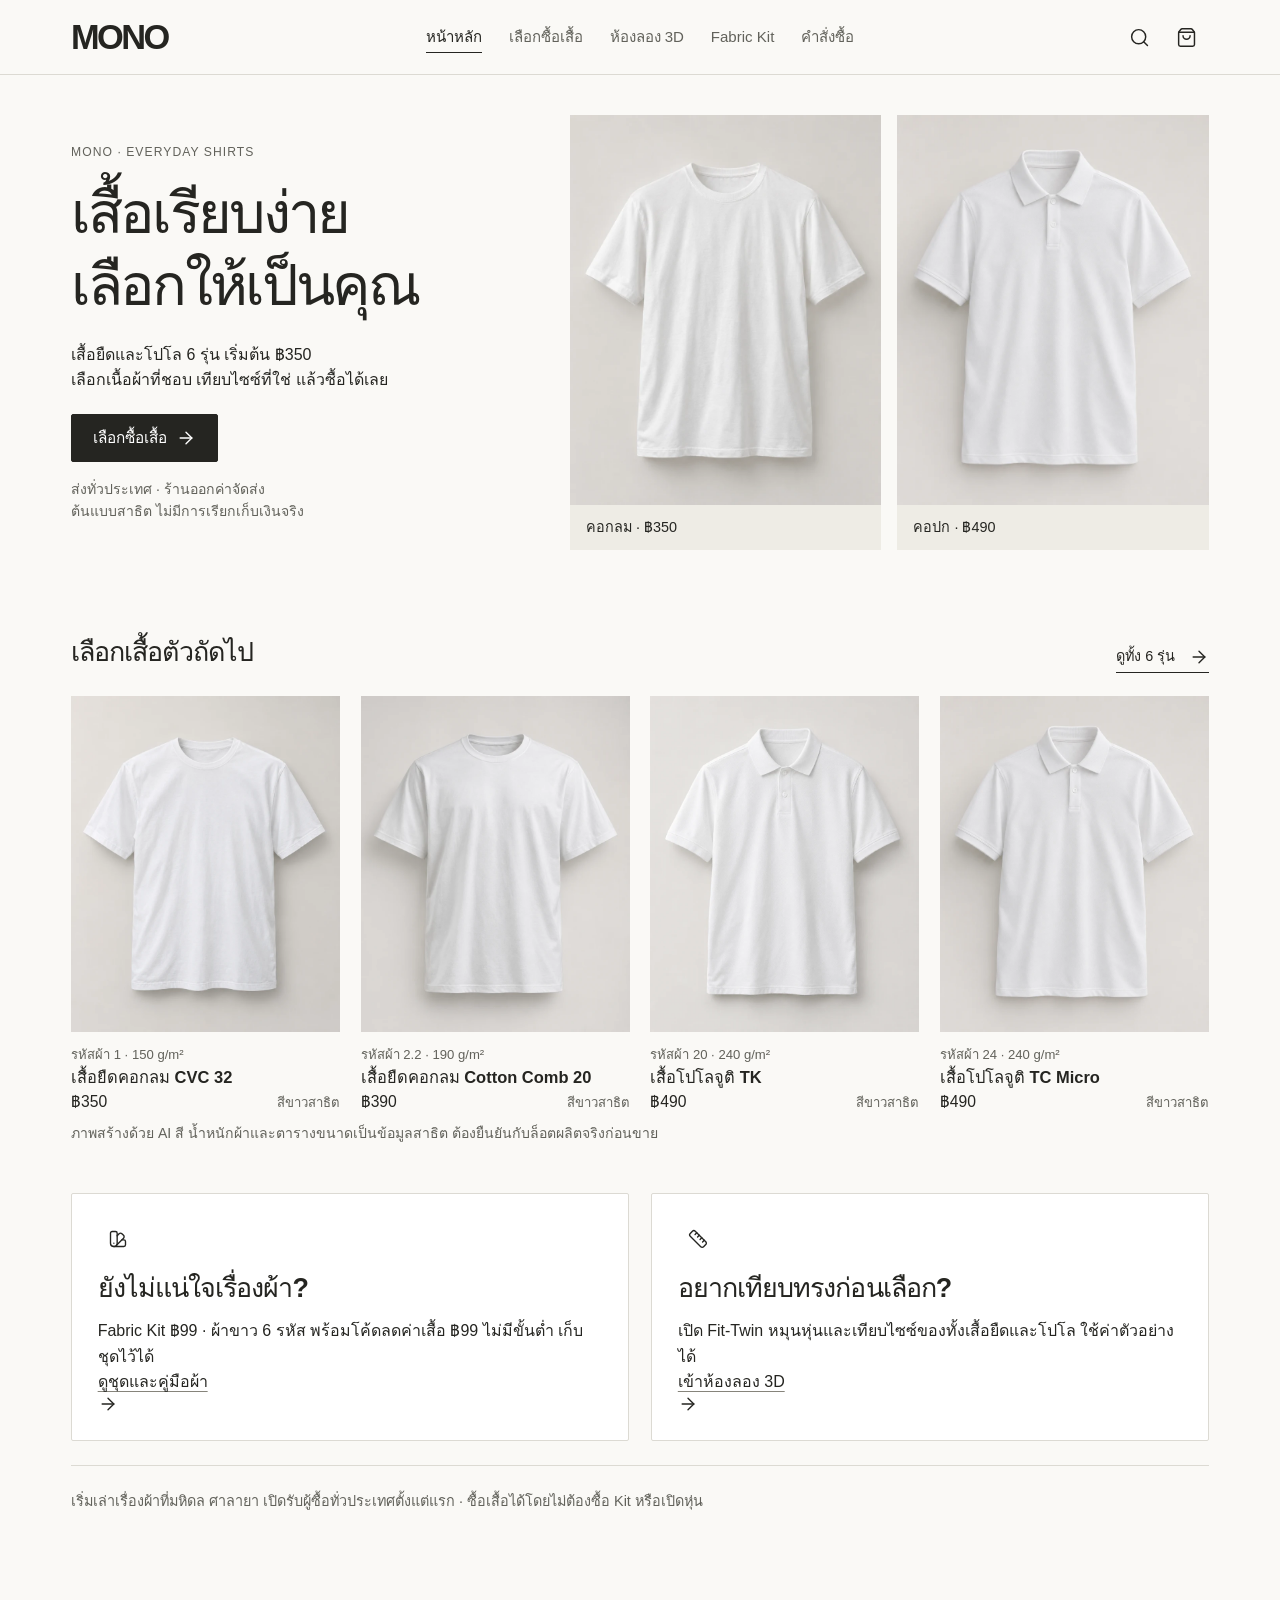
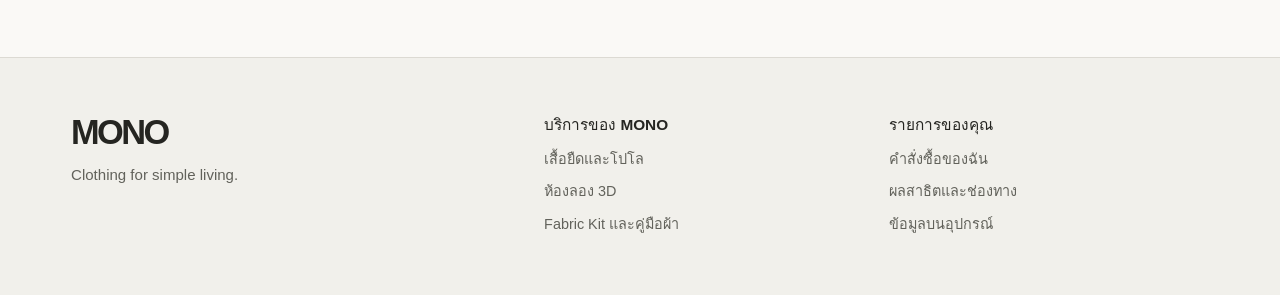
==== commit 15b8a039: "ปรับ MONO ตามแผน V6 พร้อมภาพเสื้อสมจริง" ====
--- a/index.html
+++ b/index.html
@@ -4,7 +4,7 @@
   <meta charset="utf-8">
   <meta name="viewport" content="width=device-width, initial-scale=1">
   <meta name="theme-color" content="#faf9f6">
-  <meta name="description" content="MONO เสื้อผ้าสำหรับชีวิตที่เรียบง่าย เลือกเสื้อผ้าโทนธรรมชาติ รู้จักเนื้อผ้า และลองเทียบไซซ์ในห้องลองสามมิติ">
+  <meta name="description" content="MONO เสื้อยืดและโปโล 6 รุ่น ซื้อเสื้อโดยตรง เลือกสัมผัสผ้าด้วย Fabric Kit และเทียบไซซ์ด้วย Fit-Twin ส่งทั่วประเทศ">
   <title>MONO · Clothing for simple living</title>
   <link rel="icon" href="./assets/mark.svg" type="image/svg+xml">
   <link rel="stylesheet" href="./styles.css">
@@ -17,7 +17,7 @@
   <script defer src="./js/views/checkout.js"></script>
   <script defer src="./js/fit-model.js"></script>
   <script defer src="./js/views/studio.js"></script>
-  <script defer src="./js/views/trial.js"></script>
+  <script defer src="./js/views/retention.js"></script>
   <script defer src="./js/app.js"></script>
 </head>
 <body>
@@ -27,10 +27,10 @@
       <a class="wordmark" href="#/" aria-label="MONO หน้าหลัก">MONO</a>
       <nav class="main-nav" id="shop-nav" aria-label="เมนูร้าน">
         <a data-section="home" href="#/">หน้าหลัก</a>
-        <a data-section="shop" href="#/shop">เสื้อผ้า</a>
+        <a data-section="shop" href="#/shop">เลือกซื้อเสื้อ</a>
         <a data-section="studio" href="#/studio">ห้องลอง 3D</a>
-        <a data-section="passport" href="#/passport">สมุดผ้า</a>
-        <a data-section="trial" href="#/trial-box">ลองที่บ้าน</a>
+        <a data-section="kit" href="#/kit">Fabric Kit</a>
+        <a data-section="orders" href="#/orders">คำสั่งซื้อ</a>
       </nav>
       <div class="header-tools">
         <a class="icon-button" href="#/shop?search=1" aria-label="ค้นหาสินค้า" title="ค้นหาสินค้า"><span data-icon="search"></span></a>
@@ -51,11 +51,11 @@
       <div class="footer-brand"><a class="wordmark" href="#/">MONO</a><p lang="en">Clothing for simple living.</p></div>
       <nav aria-label="บริการของร้าน">
         <h2>บริการของ MONO</h2>
-        <a href="#/studio">ห้องลอง 3D</a><a href="#/passport">สมุดตัวอย่างผ้า</a><a href="#/trial-box">จัดกล่องลองที่บ้าน</a>
+        <a href="#/shop">เสื้อยืดและโปโล</a><a href="#/studio">ห้องลอง 3D</a><a href="#/kit">Fabric Kit และคู่มือผ้า</a>
       </nav>
       <nav aria-label="รายการของคุณ">
         <h2>รายการของคุณ</h2>
-        <a href="#/orders">คำสั่งซื้อของฉัน</a><a href="#/trials">ติดตามกล่องลอง</a><a href="#/privacy">ข้อมูลบนอุปกรณ์</a>
+        <a href="#/orders">คำสั่งซื้อของฉัน</a><a href="#/insights">ผลสาธิตและช่องทาง</a><a href="#/privacy">ข้อมูลบนอุปกรณ์</a>
       </nav>
     </div>
   </footer>
--- a/styles.css
+++ b/styles.css
@@ -350,3 +350,52 @@
     .card-swatches button { width: 2.45rem; min-height: 2.75rem; }
   }
 }
+@layer components {
+  .v6-hero { display:grid; grid-template-columns: .95fr 1.3fr; align-items:center; gap:2rem; padding:2.5rem 0 1rem; }
+  .v6-hero h1 { font-size:clamp(2.2rem,4.5vw,4.5rem); line-height:1.25; letter-spacing:-.05em; margin:.7rem 0 1.2rem; }
+  .v6-hero-copy > p { margin-block:1rem; }
+  .v6-hero-copy .button { margin-top:.4rem; }
+  .v6-hero-images { display:grid; grid-template-columns:1fr 1fr; gap:1rem; }
+  .v6-hero-images a { background:#eeece5; }
+  .v6-hero-images img { width:100%; height:auto; }
+  .v6-hero-images span { display:block; padding:.7rem 1rem; font-size:.9rem; }
+  .v6-services { display:grid; grid-template-columns:1fr 1fr; gap:1.4rem; margin:3rem 0 1.5rem; }
+  .v6-services a:hover { border-color:var(--pine); }
+  .local-note { color:var(--stone); border-top:1px solid var(--line); padding:1.5rem 0 3rem; font-size:.9rem; }
+  .kit-board { margin:0; }
+  .kit-board img { width:100%; height:auto; }
+  .kit-board figcaption { color:var(--stone); font-size:.78rem; padding-top:.6rem; }
+  .code-label { font-weight:600; display:block; }
+  .code-entry { display:flex; gap:.5rem; margin-top:.5rem; }
+  .code-entry input { width:100%; min-width:0; font-family:inherit; }
+  .code-entry button { flex:0 0 auto; padding-inline:.85rem; }
+  .code-error { color:var(--warn); }
+  .kit-insert { border:1px dashed var(--pine); padding:1.1rem; margin:1.25rem 0; background:var(--paper); }
+  .kit-insert summary { cursor:pointer; font-weight:600; }
+  .kit-insert[open] > * + * { margin-top:.85rem; }
+  .issued-code { display:block; width:fit-content; padding:.5rem 1rem; background:var(--milk); border:1px solid var(--line); font-size:1.6rem; letter-spacing:.08em; user-select:all; }
+  .received-panel { border-top:1px solid var(--line); margin:1.5rem 0; padding-top:1.3rem; }
+  .received-panel > * + * { margin-top:.8rem; }
+  .favorite-lines { padding:0; list-style:none; }
+  .favorite-lines li { display:flex; gap:.7rem; align-items:center; flex-wrap:wrap; padding:.5rem 0; }
+  .follow-up { margin-block:1.4rem; }
+  .metric-value { font-size:clamp(1.4rem,4vw,2.3rem); line-height:1.4; }
+  .table-scroll { overflow:auto; max-width:100%; }
+  .table-scroll table { width:100%; }
+  .studio-chart { margin-top:2rem; }
+  .quantity-controls { display:inline-flex; gap:.5rem; align-items:center; }
+  .quantity-controls button { width:2.3rem; height:2.3rem; border:1px solid var(--line); background:var(--milk); }
+  .line-actions { display:flex; flex-wrap:wrap; gap:.4rem .8rem; align-items:center; margin-top:.4rem; }
+  .product-bottom { flex-wrap:wrap; }
+  .product-card .card-image img { object-fit:contain; aspect-ratio:4/5; }
+}
+@layer responsive {
+  @media(max-width:760px) {
+    .v6-hero { grid-template-columns:1fr; gap:1.3rem; padding-top:1.6rem; }
+    .v6-hero h1 { font-size:clamp(2rem,8.7vw,3.7rem); }
+    .v6-hero-images { gap:.7rem; }
+    .v6-hero-images span { padding:.6rem; font-size:.82rem; }
+    .v6-services { grid-template-columns:1fr; gap:1rem; }
+    .follow-up { padding:1rem; }
+  }
+}
